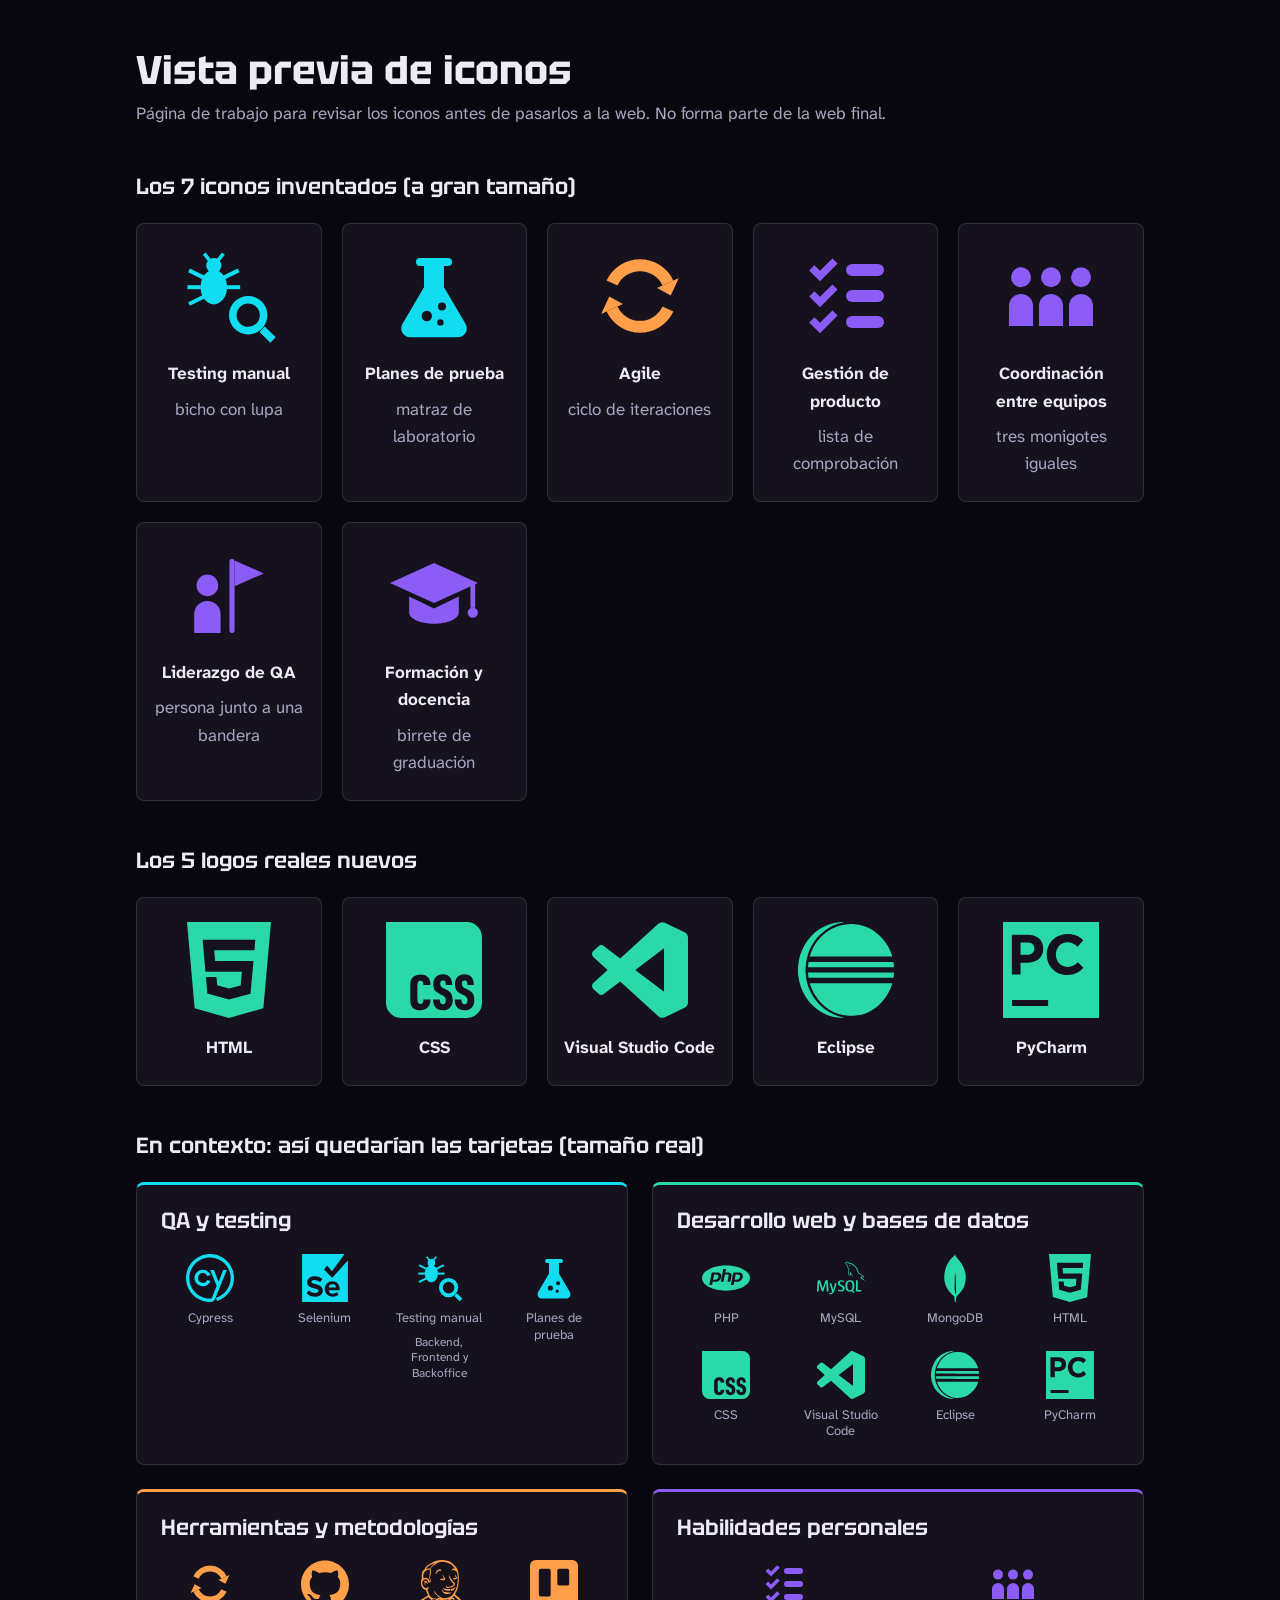
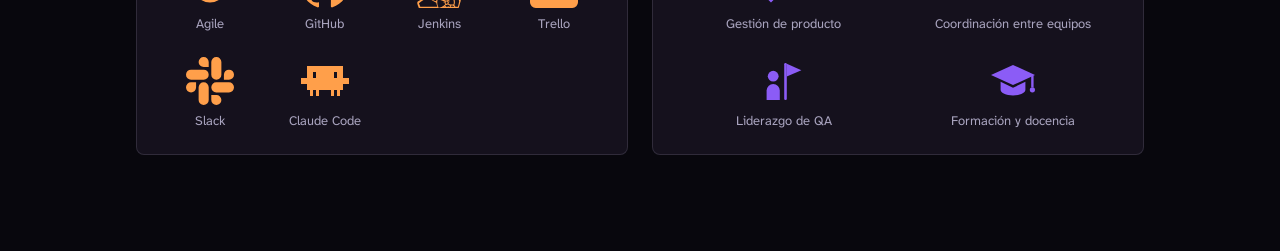
==== diseno/iconos.html @ cfe2a711 "Fase3 Scroll lateral, logos habilidades, y video mejorado" ====
<!DOCTYPE html>
<html lang="es">
<head>
  <meta charset="UTF-8">
  <meta name="viewport" content="width=device-width, initial-scale=1">
  <title>Vista previa de iconos · Portfolio Mireia</title>
  <link rel="preconnect" href="https://fonts.googleapis.com">
  <link rel="preconnect" href="https://fonts.gstatic.com" crossorigin>
  <link rel="stylesheet" href="https://fonts.googleapis.com/css2?family=Atkinson+Hyperlegible+Next:ital,wght@0,400;0,600;0,700;1,400&family=Tektur:wdth,wght@75..100,400..900&display=swap">
  <link rel="stylesheet" href="../css/styles.css">
  <link rel="stylesheet" href="iconos.css">
</head>
<body>

  <!-- Logos de tecnologías (Simple Icons, CC0; originales en images/logos/) e iconos propios (originales en images/iconos/) -->
  <svg class="sprite" aria-hidden="true" focusable="false">
    <symbol id="logo-android" viewBox="0 0 24 24"><path d="M18.4395 5.5586c-.675 1.1664-1.352 2.3318-2.0274 3.498-.0366-.0155-.0742-.0286-.1113-.043-1.8249-.6957-3.484-.8-4.42-.787-1.8551.0185-3.3544.4643-4.2597.8203-.084-.1494-1.7526-3.021-2.0215-3.4864a1.1451 1.1451 0 0 0-.1406-.1914c-.3312-.364-.9054-.4859-1.379-.203-.475.282-.7136.9361-.3886 1.5019 1.9466 3.3696-.0966-.2158 1.9473 3.3593.0172.031-.4946.2642-1.3926 1.0177C2.8987 12.176.452 14.772 0 18.9902h24c-.119-1.1108-.3686-2.099-.7461-3.0683-.7438-1.9118-1.8435-3.2928-2.7402-4.1836a12.1048 12.1048 0 0 0-2.1309-1.6875c.6594-1.122 1.312-2.2559 1.9649-3.3848.2077-.3615.1886-.7956-.0079-1.1191a1.1001 1.1001 0 0 0-.8515-.5332c-.5225-.0536-.9392.3128-1.0488.5449zm-.0391 8.461c.3944.5926.324 1.3306-.1563 1.6503-.4799.3197-1.188.0985-1.582-.4941-.3944-.5927-.324-1.3307.1563-1.6504.4727-.315 1.1812-.1086 1.582.4941zM7.207 13.5273c.4803.3197.5506 1.0577.1563 1.6504-.394.5926-1.1038.8138-1.584.4941-.48-.3197-.5503-1.0577-.1563-1.6504.4008-.6021 1.1087-.8106 1.584-.4941z"/></symbol>
    <symbol id="logo-apple" viewBox="0 0 24 24"><path d="M12.152 6.896c-.948 0-2.415-1.078-3.96-1.04-2.04.027-3.91 1.183-4.961 3.014-2.117 3.675-.546 9.103 1.519 12.09 1.013 1.454 2.208 3.09 3.792 3.039 1.52-.065 2.09-.987 3.935-.987 1.831 0 2.35.987 3.96.948 1.637-.026 2.676-1.48 3.676-2.948 1.156-1.688 1.636-3.325 1.662-3.415-.039-.013-3.182-1.221-3.22-4.857-.026-3.04 2.48-4.494 2.597-4.559-1.429-2.09-3.623-2.324-4.39-2.376-2-.156-3.675 1.09-4.61 1.09zM15.53 3.83c.843-1.012 1.4-2.427 1.245-3.83-1.207.052-2.662.805-3.532 1.818-.78.896-1.454 2.338-1.273 3.714 1.338.104 2.715-.688 3.559-1.701"/></symbol>
    <symbol id="logo-claudecode" viewBox="0 0 24 24"><path d="M21 10.5h3v3h-3v3h-1.5v3H18v-3h-1.5v3H15v-3H9v3H7.5v-3H6v3H4.5v-3H3v-3H0v-3h3v-6h18Zm-15 0h1.5v-3H6Zm10.5 0H18v-3h-1.5z"/></symbol>
    <symbol id="logo-css" viewBox="0 0 24 24"><path d="M0 0v20.16A3.84 3.84 0 0 0 3.84 24h16.32A3.84 3.84 0 0 0 24 20.16V3.84A3.84 3.84 0 0 0 20.16 0Zm14.256 13.08c1.56 0 2.28 1.08 2.304 2.64h-1.608c.024-.288-.048-.6-.144-.84-.096-.192-.288-.264-.552-.264-.456 0-.696.264-.696.84-.024.576.288.888.768 1.08.72.288 1.608.744 1.92 1.296q.432.648.432 1.656c0 1.608-.912 2.592-2.496 2.592-1.656 0-2.4-1.032-2.424-2.688h1.68c0 .792.264 1.176.792 1.176.264 0 .456-.072.552-.24.192-.312.24-1.176-.048-1.512-.312-.408-.912-.6-1.32-.816q-.828-.396-1.224-.936c-.24-.36-.36-.888-.36-1.536 0-1.44.936-2.472 2.424-2.448m5.4 0c1.584 0 2.304 1.08 2.328 2.64h-1.608c0-.288-.048-.6-.168-.84-.096-.192-.264-.264-.528-.264-.48 0-.72.264-.72.84s.288.888.792 1.08c.696.288 1.608.744 1.92 1.296.264.432.408.984.408 1.656.024 1.608-.888 2.592-2.472 2.592-1.68 0-2.424-1.056-2.448-2.688h1.68c0 .744.264 1.176.792 1.176.264 0 .456-.072.552-.24.216-.312.264-1.176-.048-1.512-.288-.408-.888-.6-1.32-.816-.552-.264-.96-.576-1.2-.936s-.36-.888-.36-1.536c-.024-1.44.912-2.472 2.4-2.448m-11.031.018c.711-.006 1.419.198 1.839.63.432.432.672 1.128.648 1.992H9.336c.024-.456-.096-.792-.432-.96-.312-.144-.768-.048-.888.24-.12.264-.192.576-.168.864v3.504c0 .744.264 1.128.768 1.128a.65.65 0 0 0 .552-.264c.168-.24.192-.552.168-.84h1.776c.096 1.632-.984 2.712-2.568 2.688-1.536 0-2.496-.864-2.472-2.472v-4.032c0-.816.24-1.44.696-1.848.432-.408 1.146-.624 1.857-.63"/></symbol>
    <symbol id="logo-cypress" viewBox="0 0 24 24"><path d="M11.998.0195c-.8642 0-1.6816.1101-2.1445.1934v.002C4.1731 1.2283 0 6.1368 0 12.0018c0 1.1265.1573 2.2328.4648 3.3028.0387.1453.0915.2993.1368.4473 1.607 4.865 6.2245 8.226 11.3925 8.2285.0651 0 .2518-.0003.502-.0118.8564-.0353 1.6228-.5734 1.9512-1.369l.4736-1.1544L20.4258 8.043H18.621l-2.3164 5.871-2.334-5.871h-1.9082l3.2734 8.0117c-.8115 1.9702-1.6252 3.9395-2.4355 5.9101-.0808.1945-.2655.3284-.4727.336-.144.005-.285.0098-.4316.0098-4.5848 0-8.6672-3.0695-9.9277-7.4649a10.3058 10.3058 0 0 1-.3985-2.8437c0-5.0887 3.6521-9.3404 8.6035-10.164.2214-.037.8885-.1446 1.7246-.1446 4.4166 0 8.269 2.732 9.7305 6.8476.0558.144.0977.293.1465.4395.299.9746.4531 1.9887.4531 3.0215 0 4.5696-2.9413 8.5326-7.3164 9.8613l.4863 1.5996c5.085-1.546 8.4995-6.1518 8.502-11.459 0-1.5491-.2983-2.8706-.6504-3.8926-.0432-.1212-.0873-.2422-.1309-.3633h-.002C21.4577 3.0954 17.0444.0195 11.998.0195ZM8.4336 7.8906c-1.1999 0-2.1747.3852-2.9805 1.1758-.8007.7856-1.205 1.7736-1.205 2.9356 0 1.1544.4068 2.1368 1.205 2.9199.8058.7906 1.7806 1.1738 2.9805 1.1738 1.705 0 3.1556-.955 3.7871-2.4883l.0332-.082-1.6289-.5547c-.168.4563-.7552 1.4883-2.1914 1.4883-.6745 0-1.2437-.2344-1.6934-.6992-.4572-.4699-.6875-1.0632-.6875-1.7578 0-.6998.2253-1.2809.6875-1.7735.4522-.4648 1.019-.7012 1.6934-.7012 1.438 0 2.0238 1.0815 2.1934 1.4883l1.627-.5527-.0333-.084c-.629-1.5358-2.082-2.4883-3.7871-2.4883Z"/></symbol>
    <symbol id="logo-eclipseide" viewBox="0 0 24 24"><path d="M11.109.024a15.58 15.58 0 00-.737.023C6.728.361 3.469 2.517 1.579 5.86A12.53 12.53 0 00.021 11.11c-.04.517-.02 1.745.035 2.208.306 2.682 1.353 5.06 3.07 6.965 1.962 2.173 4.586 3.467 7.437 3.663.42.032 1.043.04 1.02.012a2.404 2.404 0 00-.338-.074c-1.674-.33-3.388-1.13-4.777-2.232a12.344 12.344 0 01-2.45-2.636A12.387 12.387 0 011.884 12.5a12.413 12.413 0 01.56-4.274c.785-2.522 2.37-4.726 4.475-6.228A11.073 11.073 0 0111.156.122l.443-.098zm1.474.51C10.646.65 8.807 1.299 7.301 2.4 5.426 3.77 3.995 5.644 3.22 7.746c-.145.397-.282.82-.282.879 0 .012 3.828.024 10.31.024 8.463 0 10.315-.008 10.315-.036 0-.047-.153-.525-.283-.878-.153-.42-.576-1.31-.82-1.722-.4-.683-.91-1.373-1.474-1.992-1.65-1.82-3.593-2.934-5.82-3.334-.785-.141-1.8-.2-2.585-.153zM23.83 9.97c-.02 0-4.792 0-10.609.004l-10.573.008-.011.059c-.036.16-.134 1.081-.134 1.242 0 .028 1.785.032 10.746.032H24v-.075c0-.102-.07-.791-.106-1.054-.02-.16-.04-.216-.063-.216zm-10.573 2.635c-9.37-.004-10.73 0-10.742.035-.02.04.024.557.075.973.02.157.035.298.035.314 0 .027 2.137.035 10.624.035h10.624l.024-.188c.043-.326.102-.97.094-1.067l-.008-.094zm.003 2.718c-8.882 0-10.321.004-10.321.035 0 .02.054.208.12.42a11.122 11.122 0 002.072 3.741c.282.342.945 1.036 1.228 1.287 1.568 1.4 3.247 2.216 5.18 2.53.605.094.886.113 1.75.11.91 0 1.297-.032 2.023-.177 2.11-.416 3.914-1.451 5.53-3.17 1.267-1.348 2.106-2.76 2.628-4.41l.117-.366z"/></symbol>
    <symbol id="logo-github" viewBox="0 0 24 24"><path d="M12 .297c-6.63 0-12 5.373-12 12 0 5.303 3.438 9.8 8.205 11.385.6.113.82-.258.82-.577 0-.285-.01-1.04-.015-2.04-3.338.724-4.042-1.61-4.042-1.61C4.422 18.07 3.633 17.7 3.633 17.7c-1.087-.744.084-.729.084-.729 1.205.084 1.838 1.236 1.838 1.236 1.07 1.835 2.809 1.305 3.495.998.108-.776.417-1.305.76-1.605-2.665-.3-5.466-1.332-5.466-5.93 0-1.31.465-2.38 1.235-3.22-.135-.303-.54-1.523.105-3.176 0 0 1.005-.322 3.3 1.23.96-.267 1.98-.399 3-.405 1.02.006 2.04.138 3 .405 2.28-1.552 3.285-1.23 3.285-1.23.645 1.653.24 2.873.12 3.176.765.84 1.23 1.91 1.23 3.22 0 4.61-2.805 5.625-5.475 5.92.42.36.81 1.096.81 2.22 0 1.606-.015 2.896-.015 3.286 0 .315.21.69.825.57C20.565 22.092 24 17.592 24 12.297c0-6.627-5.373-12-12-12"/></symbol>
    <symbol id="logo-godotengine" viewBox="0 0 24 24"><path d="M9.5598.683c-1.096.244-2.1812.5831-3.1983 1.0951.023.8981.081 1.7582.199 2.6323-.395.253-.81.47-1.178.766-.375.288-.7581.564-1.0971.9011-.6781-.448-1.3962-.869-2.1352-1.2411C1.3532 5.6934.608 6.6186 0 7.6546c.458.7411.936 1.4352 1.4521 2.0942h.014v6.3565c.012 0 .023 0 .035.003l3.8963.376c.204.02.364.184.378.3891l.12 1.7201 3.3994.242.234-1.587c.03-.206.207-.358.415-.358h4.1114c.208 0 .385.152.415.358l.234 1.587 3.3993-.242.12-1.72a.4196.4196 0 01.378-.3891l3.8954-.376c.012 0 .023-.003.035-.003v-.5071h.002V9.7498h.014c.516-.659.994-1.3531 1.4521-2.0942-.608-1.036-1.3541-1.9611-2.1512-2.8192-.739.372-1.4571.793-2.1352 1.2411-.339-.337-.721-.613-1.096-.901-.369-.296-.7841-.5131-1.1781-.7661.117-.8741.175-1.7342.199-2.6323-1.0171-.512-2.1012-.851-3.1983-1.095-.438.736-.838 1.533-1.1871 2.3121-.414-.069-.829-.094-1.2461-.099h-.016c-.417.005-.832.03-1.2461.099-.349-.779-.749-1.576-1.1881-2.3121l.001-.001zM6.4765 9.9889c1.2971 0 2.3492 1.0511 2.3492 2.3482s-1.052 2.3482-2.3492 2.3482c-1.296 0-2.3482-1.051-2.3482-2.3482 0-1.297 1.0511-2.3482 2.3482-2.3482zm11.049 0c1.296 0 2.3482 1.0511 2.3482 2.3482s-1.0511 2.3482-2.3482 2.3482-2.3492-1.051-2.3492-2.3482c0-1.297 1.051-2.3482 2.3492-2.3482zm-10.824.9301c-.861 0-1.559.698-1.559 1.5591s.698 1.5582 1.559 1.5582c.8611 0 1.5592-.698 1.5592-1.5582 0-.86-.697-1.559-1.5591-1.559zm10.598 0c-.8611 0-1.5582.698-1.5582 1.5591s.697 1.5582 1.5581 1.5582c.8611 0 1.5592-.698 1.5592-1.5582 0-.86-.697-1.559-1.5592-1.559zm-5.2985.453c.417 0 .757.308.757.6871v2.1622c0 .379-.339.687-.757.687s-.756-.308-.756-.687V12.059c0-.379.339-.687.756-.687zM1.4601 16.9464c.002.377.006.789.006.871 0 3.7014 4.6944 5.4795 10.5269 5.5005h.014c5.8325-.02 10.5259-1.7991 10.5259-5.5004 0-.084.005-.495.007-.871l-3.5023.338-.121 1.729a.421.421 0 01-.389.3901l-4.1814.296a.4203.4203 0 01-.415-.358l-.238-1.6141h-3.3863l-.238 1.6141a.4192.4192 0 01-.4451.357l-4.1513-.296c-.208-.015-.375-.181-.389-.389l-.12-1.7292-3.5044-.337z"/></symbol>
    <symbol id="logo-html5" viewBox="0 0 24 24"><path d="M1.5 0h21l-1.91 21.563L11.977 24l-8.564-2.438L1.5 0zm7.031 9.75l-.232-2.718 10.059.003.23-2.622L5.412 4.41l.698 8.01h9.126l-.326 3.426-2.91.804-2.955-.81-.188-2.11H6.248l.33 4.171L12 19.351l5.379-1.443.744-8.157H8.531z"/></symbol>
    <symbol id="logo-jenkins" viewBox="0 0 24 24"><path d="M2.872 24h-.975a3.866 3.866 0 01-.07-.197c-.215-.666-.594-1.49-.692-2.154-.146-.984.78-1.039 1.374-1.465.915-.66 1.635-1.025 2.627-1.62.295-.179 1.182-.624 1.281-.829.201-.408-.345-.982-.49-1.3-.225-.507-.345-.937-.376-1.435-.824-.13-1.455-.627-1.844-1.185-.63-.925-1.066-2.635-.525-3.936.045-.103.254-.305.285-.463.06-.308-.105-.72-.12-1.048-.06-1.692.284-3.15 1.425-3.66.463-1.84 2.113-2.453 3.673-3.367.58-.342 1.224-.562 1.89-.807 2.372-.877 6.027-.712 7.994.783.836.633 2.176 1.97 2.656 2.939 1.262 2.555 1.17 6.825.287 9.934-.12.421-.29 1.032-.533 1.533-.168.35-.689 1.05-.625 1.36.064.314 1.19 1.17 1.432 1.395.434.422 1.26.975 1.324 1.5.07.557-.248 1.336-.41 1.875-.217.721-.436 1.441-.654 2.131H2.87zm11.104-3.54c-.545-.3-1.361-.622-2.065-.757-.87-.164-.78 1.188-.75 1.994.03.643.36 1.316.51 1.744.076.197.09.41.256.449.3.068 1.29-.326 1.575-.479.6-.328 1.064-.844 1.574-1.189.016-.17.016-.34.03-.508a2.648 2.648 0 00-1.095-.277c.314-.15.75-.15 1.035-.332l.016-.193c-.496-.03-.69-.254-1.021-.436zm7.454 2.935a17.78 17.78 0 00.465-1.752c.06-.287.215-.918.178-1.176-.059-.459-.684-.799-1.004-1.086-.584-.525-.95-.975-1.56-1.469-.249.375-.78.615-.983.914 1.447-.689 1.71 2.625 1.141 3.69.09.329.391.45.514.735l-.086.166h1.29c.013 0 .03 0 .044.014zm-6.634-.012c-.05-.074-.1-.135-.15-.209l-.301.195h.45zm2.77 0c.008-.209.018-.404.03-.598-.53.029-.825-.48-1.196-.527-.324-.045-.6.361-1.02.195-.095.105-.183.227-.284.316.154.18.295.375.424.584h.815c.014-.164.135-.285.3-.285.165 0 .284.121.284.27h.66zm2.116 0c-.314-.479-.947-.898-1.68-.555l-.03.541h1.71zm-8.51 0l-.104-.344c-.225-.72-.36-1.26-.405-1.68-.914-.436-1.875-.87-2.654-1.426-.15-.105-1.109-1.35-1.23-1.305-1.739.676-3.359 1.86-4.814 2.984.256.557.48 1.141.69 1.74h8.505zm8.265-2.113c-.029-.512-.164-1.56-.48-1.74-.66-.39-1.846.78-2.34.943.045.15.135.271.15.48.285-.074.645-.029.898.092-.299.03-.629.03-.824.164-.074.195.016.48-.029.764.69.197 1.5.303 2.385.332.164-.227.225-.645.211-1.082zm-4.08-.36c-.044.375.046.51.12.943 1.26.391 1.034-1.74-.135-.959zM8.76 19.5c-.45.457 1.27 1.082 1.814 1.115 0-.29.165-.564.135-.77-.65-.118-1.502-.042-1.945-.347zm5.565.215c0 .043-.061.03-.068.064.58.451 1.014.545 1.802.51.354-.262.67-.563 1.043-.807-.855.074-1.931.607-2.774.23zm3.42-17.726c-1.606-.906-4.35-1.591-6.076-.731-1.38.692-3.27 1.84-3.899 3.292.6 1.402-.166 2.686-.226 4.109-.018.757.36 1.42.391 2.242-.2.338-.825.38-1.26.356-.146-.729-.4-1.549-1.155-1.63-1.064-.116-1.845.764-1.89 1.683-.06 1.08.833 2.864 2.085 2.745.488-.046.608-.54 1.139-.54.285.57-.445.75-.523 1.154-.016.105.06.511.104.705.233.944.744 2.16 1.245 2.88.635.9 1.884 1.051 3.229 1.141.24-.525 1.125-.48 1.706-.346-.691-.27-1.336-.945-1.875-1.529-.615-.676-1.23-1.41-1.261-2.28 1.155 1.604 2.1 3 4.2 3.704 1.59.525 3.45-.254 4.664-1.109.51-.359.811-.93 1.17-1.439 1.35-1.936 1.98-4.71 1.846-7.394-.06-1.111-.06-2.221-.436-2.955-.389-.781-1.695-1.471-2.475-.781-.15-.764.63-1.23 1.545-.96-.66-.854-1.336-1.858-2.266-2.384zM13.58 14.896c.615 1.544 2.724 1.363 4.505 1.323-.084.194-.256.435-.465.515-.57.232-2.145.408-2.937-.012-.506-.27-.824-.873-1.102-1.227-.137-.172-.795-.608-.012-.609zm.164-.87c.893.464 2.52.517 3.731.48.066.267.066.593.068.913-1.55.08-3.386-.304-3.794-1.395h-.005zm6.675-.586c-.473.9-1.145 1.897-2.539 1.928-.023-.284-.045-.735 0-.904 1.064-.103 1.727-.646 2.543-1.017zm-.649-.667c-1.02.66-2.154 1.375-3.824 1.21-.351-.31-.485-1-.14-1.458.181.313.06.885.57.97.944.165 2.038-.579 2.73-.84.42-.713-.046-.976-.42-1.433-.782-.93-1.83-2.1-1.802-3.51.314-.224.346.346.391.45.404.96 1.424 2.175 2.174 3 .18.21.48.39.51.524.092.39-.254.854-.209 1.11zm-13.439-.675c-.314-.184-.393-.99-.768-1.01-.535-.03-.438 1.05-.436 1.68-.37-.33-.435-1.365-.164-1.89-.308-.15-.445.164-.618.284.22-1.59 2.34-.734 1.99.96zM4.713 5.995c-.685.756-.54 2.174-.459 3.188 1.244-.785 2.898.06 2.883 1.394.595-.016.223-.744.115-1.215-.353-1.528.592-3.187.041-4.59-1.064.084-1.939.52-2.578 1.215zm9.12 1.113c.307.562.404 1.148.84 1.57.195.19.574.424.387.95-.045.121-.365.391-.551.45-.674.195-2.254.03-1.721-.81.563.015 1.314.36 1.732-.045-.314-.524-.885-1.53-.674-2.13zm6.198-.013h.068c.33.668.6 1.375 1.004 1.965-.27.628-2.053 1.19-2.023.057.39-.17 1.05-.035 1.395-.25-.193-.556-.48-1.006-.434-1.771zm-6.927-1.617c-1.422-.33-2.131.592-2.56 1.553-.384-.094-.231-.615-.135-.883.255-.701 1.28-1.633 2.119-1.506.359.057.848.386.576.834zM9.642 1.593c-1.56.44-3.56 1.574-4.2 2.974.495-.07.84-.321 1.33-.351.186-.016.428.074.641.015.424-.104.78-1.065 1.102-1.41.31-.345.685-.496.94-.81.167-.09.409-.074.42-.33-.073-.075-.15-.135-.232-.105v.017z"/></symbol>
    <symbol id="logo-linux" viewBox="0 0 24 24"><path d="M12.504 0c-.155 0-.315.008-.48.021-4.226.333-3.105 4.807-3.17 6.298-.076 1.092-.3 1.953-1.05 3.02-.885 1.051-2.127 2.75-2.716 4.521-.278.832-.41 1.684-.287 2.489a.424.424 0 00-.11.135c-.26.268-.45.6-.663.839-.199.199-.485.267-.797.4-.313.136-.658.269-.864.68-.09.189-.136.394-.132.602 0 .199.027.4.055.536.058.399.116.728.04.97-.249.68-.28 1.145-.106 1.484.174.334.535.47.94.601.81.2 1.91.135 2.774.6.926.466 1.866.67 2.616.47.526-.116.97-.464 1.208-.946.587-.003 1.23-.269 2.26-.334.699-.058 1.574.267 2.577.2.025.134.063.198.114.333l.003.003c.391.778 1.113 1.132 1.884 1.071.771-.06 1.592-.536 2.257-1.306.631-.765 1.683-1.084 2.378-1.503.348-.199.629-.469.649-.853.023-.4-.2-.811-.714-1.376v-.097l-.003-.003c-.17-.2-.25-.535-.338-.926-.085-.401-.182-.786-.492-1.046h-.003c-.059-.054-.123-.067-.188-.135a.357.357 0 00-.19-.064c.431-1.278.264-2.55-.173-3.694-.533-1.41-1.465-2.638-2.175-3.483-.796-1.005-1.576-1.957-1.56-3.368.026-2.152.236-6.133-3.544-6.139zm.529 3.405h.013c.213 0 .396.062.584.198.19.135.33.332.438.533.105.259.158.459.166.724 0-.02.006-.04.006-.06v.105a.086.086 0 01-.004-.021l-.004-.024a1.807 1.807 0 01-.15.706.953.953 0 01-.213.335.71.71 0 00-.088-.042c-.104-.045-.198-.064-.284-.133a1.312 1.312 0 00-.22-.066c.05-.06.146-.133.183-.198.053-.128.082-.264.088-.402v-.02a1.21 1.21 0 00-.061-.4c-.045-.134-.101-.2-.183-.333-.084-.066-.167-.132-.267-.132h-.016c-.093 0-.176.03-.262.132a.8.8 0 00-.205.334 1.18 1.18 0 00-.09.4v.019c.002.089.008.179.02.267-.193-.067-.438-.135-.607-.202a1.635 1.635 0 01-.018-.2v-.02a1.772 1.772 0 01.15-.768c.082-.22.232-.406.43-.533a.985.985 0 01.594-.2zm-2.962.059h.036c.142 0 .27.048.399.135.146.129.264.288.344.465.09.199.14.4.153.667v.004c.007.134.006.2-.002.266v.08c-.03.007-.056.018-.083.024-.152.055-.274.135-.393.2.012-.09.013-.18.003-.267v-.015c-.012-.133-.04-.2-.082-.333a.613.613 0 00-.166-.267.248.248 0 00-.183-.064h-.021c-.071.006-.13.04-.186.132a.552.552 0 00-.12.27.944.944 0 00-.023.33v.015c.012.135.037.2.08.334.046.134.098.2.166.268.01.009.02.018.034.024-.07.057-.117.07-.176.136a.304.304 0 01-.131.068 2.62 2.62 0 01-.275-.402 1.772 1.772 0 01-.155-.667 1.759 1.759 0 01.08-.668 1.43 1.43 0 01.283-.535c.128-.133.26-.2.418-.2zm1.37 1.706c.332 0 .733.065 1.216.399.293.2.523.269 1.052.468h.003c.255.136.405.266.478.399v-.131a.571.571 0 01.016.47c-.123.31-.516.643-1.063.842v.002c-.268.135-.501.333-.775.465-.276.135-.588.292-1.012.267a1.139 1.139 0 01-.448-.067 3.566 3.566 0 01-.322-.198c-.195-.135-.363-.332-.612-.465v-.005h-.005c-.4-.246-.616-.512-.686-.71-.07-.268-.005-.47.193-.6.224-.135.38-.271.483-.336.104-.074.143-.102.176-.131h.002v-.003c.169-.202.436-.47.839-.601.139-.036.294-.065.466-.065zm2.8 2.142c.358 1.417 1.196 3.475 1.735 4.473.286.534.855 1.659 1.102 3.024.156-.005.33.018.513.064.646-1.671-.546-3.467-1.089-3.966-.22-.2-.232-.335-.123-.335.59.534 1.365 1.572 1.646 2.757.13.535.16 1.104.021 1.67.067.028.135.06.205.067 1.032.534 1.413.938 1.23 1.537v-.043c-.06-.003-.12 0-.18 0h-.016c.151-.467-.182-.825-1.065-1.224-.915-.4-1.646-.336-1.77.465-.008.043-.013.066-.018.135-.068.023-.139.053-.209.064-.43.268-.662.669-.793 1.187-.13.533-.17 1.156-.205 1.869v.003c-.02.334-.17.838-.319 1.35-1.5 1.072-3.58 1.538-5.348.334a2.645 2.645 0 00-.402-.533 1.45 1.45 0 00-.275-.333c.182 0 .338-.03.465-.067a.615.615 0 00.314-.334c.108-.267 0-.697-.345-1.163-.345-.467-.931-.995-1.788-1.521-.63-.4-.986-.87-1.15-1.396-.165-.534-.143-1.085-.015-1.645.245-1.07.873-2.11 1.274-2.763.107-.065.037.135-.408.974-.396.751-1.14 2.497-.122 3.854a8.123 8.123 0 01.647-2.876c.564-1.278 1.743-3.504 1.836-5.268.048.036.217.135.289.202.218.133.38.333.59.465.21.201.477.335.876.335.039.003.075.006.11.006.412 0 .73-.134.997-.268.29-.134.52-.334.74-.4h.005c.467-.135.835-.402 1.044-.7zm2.185 8.958c.037.6.343 1.245.882 1.377.588.134 1.434-.333 1.791-.765l.211-.01c.315-.007.577.01.847.268l.003.003c.208.199.305.53.391.876.085.4.154.78.409 1.066.486.527.645.906.636 1.14l.003-.007v.018l-.003-.012c-.015.262-.185.396-.498.595-.63.401-1.746.712-2.457 1.57-.618.737-1.37 1.14-2.036 1.191-.664.053-1.237-.2-1.574-.898l-.005-.003c-.21-.4-.12-1.025.056-1.69.176-.668.428-1.344.463-1.897.037-.714.076-1.335.195-1.814.12-.465.308-.797.641-.984l.045-.022zm-10.814.049h.01c.053 0 .105.005.157.014.376.055.706.333 1.023.752l.91 1.664.003.003c.243.533.754 1.064 1.189 1.637.434.598.77 1.131.729 1.57v.006c-.057.744-.48 1.148-1.125 1.294-.645.135-1.52.002-2.395-.464-.968-.536-2.118-.469-2.857-.602-.369-.066-.61-.2-.723-.4-.11-.2-.113-.602.123-1.23v-.004l.002-.003c.117-.334.03-.752-.027-1.118-.055-.401-.083-.71.043-.94.16-.334.396-.4.69-.533.294-.135.64-.202.915-.47h.002v-.002c.256-.268.445-.601.668-.838.19-.201.38-.336.663-.336zm7.159-9.074c-.435.201-.945.535-1.488.535-.542 0-.97-.267-1.28-.466-.154-.134-.28-.268-.373-.335-.164-.134-.144-.333-.074-.333.109.016.129.134.199.2.096.066.215.2.36.333.292.2.68.467 1.167.467.485 0 1.053-.267 1.398-.466.195-.135.445-.334.648-.467.156-.136.149-.267.279-.267.128.016.034.134-.147.332a8.097 8.097 0 01-.69.468zm-1.082-1.583V5.64c-.006-.02.013-.042.029-.05.074-.043.18-.027.26.004.063 0 .16.067.15.135-.006.049-.085.066-.135.066-.055 0-.092-.043-.141-.068-.052-.018-.146-.008-.163-.065zm-.551 0c-.02.058-.113.049-.166.066-.047.025-.086.068-.14.068-.05 0-.13-.02-.136-.068-.01-.066.088-.133.15-.133.08-.031.184-.047.259-.005.019.009.036.03.03.05v.02h.003z"/></symbol>
    <symbol id="logo-mongodb" viewBox="0 0 24 24"><path d="M17.193 9.555c-1.264-5.58-4.252-7.414-4.573-8.115-.28-.394-.53-.954-.735-1.44-.036.495-.055.685-.523 1.184-.723.566-4.438 3.682-4.74 10.02-.282 5.912 4.27 9.435 4.888 9.884l.07.05A73.49 73.49 0 0111.91 24h.481c.114-1.032.284-2.056.51-3.07.417-.296.604-.463.85-.693a11.342 11.342 0 003.639-8.464c.01-.814-.103-1.662-.197-2.218zm-5.336 8.195s0-8.291.275-8.29c.213 0 .49 10.695.49 10.695-.381-.045-.765-1.76-.765-2.405z"/></symbol>
    <symbol id="logo-mysql" viewBox="0 0 24 24"><path d="M16.405 5.501c-.115 0-.193.014-.274.033v.013h.014c.054.104.146.18.214.273.054.107.1.214.154.32l.014-.015c.094-.066.14-.172.14-.333-.04-.047-.046-.094-.08-.14-.04-.067-.126-.1-.18-.153zM5.77 18.695h-.927a50.854 50.854 0 00-.27-4.41h-.008l-1.41 4.41H2.45l-1.4-4.41h-.01a72.892 72.892 0 00-.195 4.41H0c.055-1.966.192-3.81.41-5.53h1.15l1.335 4.064h.008l1.347-4.064h1.095c.242 2.015.384 3.86.428 5.53zm4.017-4.08c-.378 2.045-.876 3.533-1.492 4.46-.482.716-1.01 1.073-1.583 1.073-.153 0-.34-.046-.566-.138v-.494c.11.017.24.026.386.026.268 0 .483-.075.647-.222.197-.18.295-.382.295-.605 0-.155-.077-.47-.23-.944L6.23 14.615h.91l.727 2.36c.164.536.233.91.205 1.123.4-1.064.678-2.227.835-3.483zm12.325 4.08h-2.63v-5.53h.885v4.85h1.745zm-3.32.135l-1.016-.5c.09-.076.177-.158.255-.25.433-.506.648-1.258.648-2.253 0-1.83-.718-2.746-2.155-2.746-.704 0-1.254.232-1.65.697-.43.508-.646 1.256-.646 2.245 0 .972.19 1.686.574 2.14.35.41.877.615 1.583.615.264 0 .506-.033.725-.098l1.325.772.36-.622zM15.5 17.588c-.225-.36-.337-.94-.337-1.736 0-1.393.424-2.09 1.27-2.09.443 0 .77.167.977.5.224.362.336.936.336 1.723 0 1.404-.424 2.108-1.27 2.108-.445 0-.77-.167-.978-.5zm-1.658-.425c0 .47-.172.856-.516 1.156-.344.3-.803.45-1.384.45-.543 0-1.064-.172-1.573-.515l.237-.476c.438.22.833.328 1.19.328.332 0 .593-.073.783-.22a.754.754 0 00.3-.615c0-.33-.23-.61-.648-.845-.388-.213-1.163-.657-1.163-.657-.422-.307-.632-.636-.632-1.177 0-.45.157-.81.47-1.085.315-.278.72-.415 1.22-.415.512 0 .98.136 1.4.41l-.213.476a2.726 2.726 0 00-1.064-.23c-.283 0-.502.068-.654.206a.685.685 0 00-.248.524c0 .328.234.61.666.85.393.215 1.187.67 1.187.67.433.305.648.63.648 1.168zm9.382-5.852c-.535-.014-.95.04-1.297.188-.1.04-.26.04-.274.167.055.053.063.14.11.214.08.134.218.313.346.407.14.11.28.216.427.31.26.16.555.255.81.416.145.094.293.213.44.313.073.05.12.14.214.172v-.02c-.046-.06-.06-.147-.105-.214-.067-.067-.134-.127-.2-.193a3.223 3.223 0 00-.695-.675c-.214-.146-.682-.35-.77-.595l-.013-.014c.146-.013.32-.066.46-.106.227-.06.435-.047.67-.106.106-.027.213-.06.32-.094v-.06c-.12-.12-.21-.283-.334-.395a8.867 8.867 0 00-1.104-.823c-.21-.134-.476-.22-.697-.334-.08-.04-.214-.06-.26-.127-.12-.146-.19-.34-.275-.514a17.69 17.69 0 01-.547-1.163c-.12-.262-.193-.523-.34-.763-.69-1.137-1.437-1.826-2.586-2.5-.247-.14-.543-.2-.856-.274-.167-.008-.334-.02-.5-.027-.11-.047-.216-.174-.31-.235-.38-.24-1.364-.76-1.644-.072-.18.434.267.862.422 1.082.115.153.26.328.34.5.047.116.06.235.107.356.106.294.207.622.347.897.073.14.153.287.247.413.054.073.146.107.167.227-.094.136-.1.334-.154.5-.24.757-.146 1.693.194 2.25.107.166.362.534.703.393.3-.12.234-.5.32-.835.02-.08.007-.133.048-.187v.015c.094.188.188.367.274.555.206.328.566.668.867.895.16.12.287.328.487.402v-.02h-.015c-.043-.058-.1-.086-.154-.133a3.445 3.445 0 01-.35-.4 8.76 8.76 0 01-.747-1.218c-.11-.21-.202-.436-.29-.643-.04-.08-.04-.2-.107-.24-.1.146-.247.273-.32.453-.127.288-.14.642-.188 1.01-.027.007-.014 0-.027.014-.214-.052-.287-.274-.367-.46-.2-.475-.233-1.238-.06-1.785.047-.14.247-.582.167-.716-.042-.127-.174-.2-.247-.303a2.478 2.478 0 01-.24-.427c-.16-.374-.24-.788-.414-1.162-.08-.173-.22-.354-.334-.513-.127-.18-.267-.307-.368-.52-.033-.073-.08-.194-.027-.274.014-.054.042-.075.094-.09.088-.072.335.022.422.062.247.1.455.194.662.334.094.066.195.193.315.226h.14c.214.047.455.014.655.073.355.114.675.28.962.46a5.953 5.953 0 012.085 2.286c.08.154.115.295.188.455.14.33.313.663.455.982.14.315.275.636.476.897.1.14.502.213.682.286.133.06.34.115.46.188.23.14.454.3.67.454.11.076.443.243.463.378z"/></symbol>
    <symbol id="logo-php" viewBox="0 0 24 24"><path d="M7.01 10.207h-.944l-.515 2.648h.838c.556 0 .97-.105 1.242-.314.272-.21.455-.559.55-1.049.092-.47.05-.802-.124-.995-.175-.193-.523-.29-1.047-.29zM12 5.688C5.373 5.688 0 8.514 0 12s5.373 6.313 12 6.313S24 15.486 24 12c0-3.486-5.373-6.312-12-6.312zm-3.26 7.451c-.261.25-.575.438-.917.551-.336.108-.765.164-1.285.164H5.357l-.327 1.681H3.652l1.23-6.326h2.65c.797 0 1.378.209 1.744.628.366.418.476 1.002.33 1.752a2.836 2.836 0 0 1-.305.847c-.143.255-.33.49-.561.703zm4.024.715l.543-2.799c.063-.318.039-.536-.068-.651-.107-.116-.336-.174-.687-.174H11.46l-.704 3.625H9.388l1.23-6.327h1.367l-.327 1.682h1.218c.767 0 1.295.134 1.586.401s.378.7.263 1.299l-.572 2.944h-1.389zm7.597-2.265a2.782 2.782 0 0 1-.305.847c-.143.255-.33.49-.561.703a2.44 2.44 0 0 1-.917.551c-.336.108-.765.164-1.286.164h-1.18l-.327 1.682h-1.378l1.23-6.326h2.649c.797 0 1.378.209 1.744.628.366.417.477 1.001.331 1.751zM17.766 10.207h-.943l-.516 2.648h.838c.557 0 .971-.105 1.242-.314.272-.21.455-.559.551-1.049.092-.47.049-.802-.125-.995s-.524-.29-1.047-.29z"/></symbol>
    <symbol id="logo-pycharm" viewBox="0 0 24 24"><path d="M7.833 6.666v-.055c0-1-.667-1.5-1.778-1.5H4.389v3.055h1.723c1.111 0 1.721-.666 1.721-1.5zM0 0v24h24V0H0zm2.223 3.167h4c2.389 0 3.833 1.389 3.833 3.445v.055c0 2.278-1.778 3.5-4.001 3.5H4.389v2.945H2.223V3.167zM11.277 21h-9v-1.5h9V21zm4.779-7.777c-2.944.055-5.111-2.223-5.111-5.057C10.944 5.333 13.056 3 16.111 3c1.889 0 3 .611 3.944 1.556l-1.389 1.61c-.778-.722-1.556-1.111-2.556-1.111-1.658 0-2.873 1.375-2.887 3.084.014 1.709 1.174 3.083 2.887 3.083 1.111 0 1.833-.445 2.61-1.167l1.39 1.389c-.999 1.112-2.166 1.779-4.054 1.779z"/></symbol>
    <symbol id="logo-selenium" viewBox="0 0 24 24"><path d="M23.174 3.468l-7.416 8.322a.228.228 0 0 1-.33 0l-3.786-3.9a.228.228 0 0 1 0-.282L12.872 6a.228.228 0 0 1 .366 0l2.106 2.346a.228.228 0 0 0 .342 0l5.94-8.094A.162.162 0 0 0 21.5 0H.716a.174.174 0 0 0-.174.174v23.652A.174.174 0 0 0 .716 24h22.566a.174.174 0 0 0 .174-.174V3.6a.162.162 0 0 0-.282-.132zM6.932 21.366a5.706 5.706 0 0 1-4.05-1.44.222.222 0 0 1 0-.288l.882-1.236a.222.222 0 0 1 .33-.036 4.338 4.338 0 0 0 2.964 1.158c1.158 0 1.722-.534 1.722-1.098 0-1.752-5.7-.552-5.7-4.278 0-1.65 1.428-3 3.756-3a5.568 5.568 0 0 1 3.708 1.242.222.222 0 0 1 0 .3l-.906 1.2a.222.222 0 0 1-.318.036 4.29 4.29 0 0 0-2.706-.936c-.906 0-1.41.402-1.41.996 0 1.572 5.688.522 5.688 4.2.006 1.812-1.284 3.18-3.96 3.18zm12.438-3.432a.192.192 0 0 1-.192.192h-5.202a.06.06 0 0 0-.06.066 1.986 1.986 0 0 0 2.106 1.638 3.264 3.264 0 0 0 1.8-.6.192.192 0 0 1 .276.042l.636.93a.198.198 0 0 1-.042.264 4.71 4.71 0 0 1-2.892.9 3.726 3.726 0 0 1-3.93-3.87 3.744 3.744 0 0 1 3.81-3.852c2.196 0 3.684 1.644 3.684 4.05zm-3.684-2.748a1.758 1.758 0 0 0-1.8 1.56.06.06 0 0 0 .06.066h3.492a.06.06 0 0 0 .06-.066 1.698 1.698 0 0 0-1.812-1.56Z"/></symbol>
    <symbol id="logo-slack" viewBox="0 0 24 24"><path d="M5.042 15.165a2.528 2.528 0 0 1-2.52 2.523A2.528 2.528 0 0 1 0 15.165a2.527 2.527 0 0 1 2.522-2.52h2.52v2.52zM6.313 15.165a2.527 2.527 0 0 1 2.521-2.52 2.527 2.527 0 0 1 2.521 2.52v6.313A2.528 2.528 0 0 1 8.834 24a2.528 2.528 0 0 1-2.521-2.522v-6.313zM8.834 5.042a2.528 2.528 0 0 1-2.521-2.52A2.528 2.528 0 0 1 8.834 0a2.528 2.528 0 0 1 2.521 2.522v2.52H8.834zM8.834 6.313a2.528 2.528 0 0 1 2.521 2.521 2.528 2.528 0 0 1-2.521 2.521H2.522A2.528 2.528 0 0 1 0 8.834a2.528 2.528 0 0 1 2.522-2.521h6.312zM18.956 8.834a2.528 2.528 0 0 1 2.522-2.521A2.528 2.528 0 0 1 24 8.834a2.528 2.528 0 0 1-2.522 2.521h-2.522V8.834zM17.688 8.834a2.528 2.528 0 0 1-2.523 2.521 2.527 2.527 0 0 1-2.52-2.521V2.522A2.527 2.527 0 0 1 15.165 0a2.528 2.528 0 0 1 2.523 2.522v6.312zM15.165 18.956a2.528 2.528 0 0 1 2.523 2.522A2.528 2.528 0 0 1 15.165 24a2.527 2.527 0 0 1-2.52-2.522v-2.522h2.52zM15.165 17.688a2.527 2.527 0 0 1-2.52-2.523 2.526 2.526 0 0 1 2.52-2.52h6.313A2.527 2.527 0 0 1 24 15.165a2.528 2.528 0 0 1-2.522 2.523h-6.313z"/></symbol>
    <symbol id="logo-trello" viewBox="0 0 24 24"><path d="M21.147 0H2.853A2.86 2.86 0 000 2.853v18.294A2.86 2.86 0 002.853 24h18.294A2.86 2.86 0 0024 21.147V2.853A2.86 2.86 0 0021.147 0zM10.34 17.287a.953.953 0 01-.953.953h-4a.954.954 0 01-.954-.953V5.38a.953.953 0 01.954-.953h4a.954.954 0 01.953.953zm9.233-5.467a.944.944 0 01-.953.947h-4a.947.947 0 01-.953-.947V5.38a.953.953 0 01.953-.953h4a.954.954 0 01.953.953z"/></symbol>
    <symbol id="logo-unity" viewBox="0 0 24 24"><path d="m12.9288 4.2939 3.7997 2.1929c.1366.077.1415.2905 0 .3675l-4.515 2.6076a.4192.4192 0 0 1-.4246 0L7.274 6.8543c-.139-.0745-.1415-.293 0-.3675l3.7972-2.193V0L1.3758 5.5977V16.793l3.7177-2.1456v-4.3858c-.0025-.1565.1813-.2682.318-.1838l4.5148 2.6076a.4252.4252 0 0 1 .2136.3676v5.2127c.0025.1565-.1813.2682-.3179.1838l-3.7996-2.1929-3.7178 2.1457L12 24l9.6954-5.5977-3.7178-2.1457-3.7996 2.1929c-.1341.082-.3229-.0248-.3179-.1838V13.053c0-.1565.087-.2956.2136-.3676l4.5149-2.6076c.134-.082.3228.0224.3179.1838v4.3858l3.7177 2.1456V5.5977L12.9288 0Z"/></symbol>
    <symbol id="logo-unrealengine" viewBox="0 0 24 24"><path d="M12 0a12 12 0 1012 12A12 12 0 0012 0zm0 23.52A11.52 11.52 0 1123.52 12 11.52 11.52 0 0112 23.52zm7.13-9.791c-.206.997-1.126 3.557-4.06 4.942l-1.179-1.325-1.988 2a7.338 7.338 0 01-5.804-2.978 2.859 2.859 0 00.65.123c.326.006.678-.114.678-.66v-5.394a.89.89 0 00-1.116-.89c-.92.212-1.656 2.509-1.656 2.509a7.304 7.304 0 012.528-5.597 7.408 7.408 0 013.73-1.721c-1.006.573-1.57 1.507-1.57 2.29 0 1.262.76 1.109.984.923v7.28a1.157 1.157 0 00.148.256 1.075 1.075 0 00.88.445c.76 0 1.747-.868 1.747-.868V9.172c0-.6-.452-1.324-.905-1.572 0 0 .838-.149 1.484.346a5.537 5.537 0 01.387-.425c1.508-1.48 2.929-1.902 4.112-2.112 0 0-2.151 1.69-2.151 3.96 0 1.687.043 5.801.043 5.801.799.771 1.986-.342 3.059-1.441Z"/></symbol>
    <symbol id="logo-visualstudiocode" viewBox="0 0 24 24"><path d="M23.15 2.587L18.21.21a1.494 1.494 0 0 0-1.705.29l-9.46 8.63-4.12-3.128a.999.999 0 0 0-1.276.057L.327 7.261A1 1 0 0 0 .326 8.74L3.899 12 .326 15.26a1 1 0 0 0 .001 1.479L1.65 17.94a.999.999 0 0 0 1.276.057l4.12-3.128 9.46 8.63a1.492 1.492 0 0 0 1.704.29l4.942-2.377A1.5 1.5 0 0 0 24 20.06V3.939a1.5 1.5 0 0 0-.85-1.352zm-5.146 14.861L10.826 12l7.178-5.448v10.896z"/></symbol>
    <symbol id="logo-windows" viewBox="0 0 24 24"><path d="M0,0H11.377V11.372H0ZM12.623,0H24V11.372H12.623ZM0,12.623H11.377V24H0Zm12.623,0H24V24H12.623"/></symbol>
    <symbol id="icono-bug" viewBox="0 0 24 24"><path d="M4.9 9.8a3.3 4.3 0 1 0 6.6 0a3.3 4.3 0 1 0 -6.6 0z"/><path d="M6.3 4.4a1.9 1.9 0 1 0 3.8 0a1.9 1.9 0 1 0 -3.8 0z"/><path d="M7.75 3.12L6.15 1.12L5.45 1.68L7.05 3.68z"/><path d="M9.35 3.68L10.95 1.68L10.25 1.12L8.65 3.12z"/><path d="M5.92 6.95L2.22 5.15L1.78 6.05L5.48 7.85z"/><path d="M4.95 9.3L1.6 9.3L1.6 10.3L4.95 10.3z"/><path d="M5.48 11.75L1.78 13.55L2.22 14.45L5.92 12.65z"/><path d="M10.92 7.85L14.62 6.05L14.18 5.15L10.48 6.95z"/><path d="M11.45 10.3L14.8 10.3L14.8 9.3L11.45 9.3z"/><path fill-rule="evenodd" d="M12 16.8a4.8 4.8 0 1 0 9.6 0a4.8 4.8 0 1 0 -9.6 0zM13.9 16.8a2.9 2.9 0 1 0 5.8 0a2.9 2.9 0 1 0 -5.8 0z"/><path d="M19.63 20.97L22.33 23.67L23.67 22.33L20.97 19.63z"/></symbol>
    <symbol id="icono-ciclo" viewBox="0 0 24 24"><path d="M3.66 8.11A9.2 9.2 0 0 1 20.34 8.11L17.62 9.38A6.2 6.2 0 0 0 6.38 9.38z"/><path d="M16.26 10.01L21.7 7.48L19.7 11.87z"/><path d="M20.34 15.89A9.2 9.2 0 0 1 3.66 15.89L6.38 14.62A6.2 6.2 0 0 0 17.62 14.62z"/><path d="M7.74 13.99L2.3 16.52L4.3 12.13z"/></symbol>
    <symbol id="icono-docencia" viewBox="0 0 24 24"><path d="M12 4L23 9L12 14L1 9z"/><path d="M5.8 12.4L12 15.4L18.2 12.4V16.4C18.2 18 15.4 19.2 12 19.2C8.6 19.2 5.8 18 5.8 16.4z"/><path d="M21.1 9.2L21.1 15.2L22.3 15.2L22.3 9.2z"/><path d="M20.4 16.4a1.3 1.3 0 1 0 2.6 0a1.3 1.3 0 1 0 -2.6 0z"/></symbol>
    <symbol id="icono-equipo" viewBox="0 0 24 24"><path d="M2 7.3a2.5 2.5 0 1 0 5 0a2.5 2.5 0 1 0 -5 0z"/><path d="M1.5 19.5V14.5a3 3 0 0 1 6 0V19.5z"/><path d="M9.5 7.3a2.5 2.5 0 1 0 5 0a2.5 2.5 0 1 0 -5 0z"/><path d="M9 19.5V14.5a3 3 0 0 1 6 0V19.5z"/><path d="M17 7.3a2.5 2.5 0 1 0 5 0a2.5 2.5 0 1 0 -5 0z"/><path d="M16.5 19.5V14.5a3 3 0 0 1 6 0V19.5z"/></symbol>
    <symbol id="icono-liderazgo" viewBox="0 0 24 24"><path d="M3.9 9.6a2.7 2.7 0 1 0 5.4 0a2.7 2.7 0 1 0 -5.4 0z"/><path d="M3.3 21.5V16.8a3.3 3.3 0 0 1 6.6 0V21.5z"/><path d="M12.7 3H12.8a0.6 0.6 0 0 1 0.6 0.6V20.9a0.6 0.6 0 0 1 -0.6 0.6H12.7a0.6 0.6 0 0 1 -0.6 -0.6V3.6a0.6 0.6 0 0 1 0.6 -0.6z"/><path d="M13.4 3.4L20.7 6.6L13.4 9.8z"/></symbol>
    <symbol id="icono-lista-comprobacion" viewBox="0 0 24 24"><path d="M2.8 5.6L4.1 4.3L5.5 5.7L8.6 2.6L9.9 3.9L5.5 8.3z"/><path d="M2.8 12.1L4.1 10.8L5.5 12.2L8.6 9.1L9.9 10.4L5.5 14.8z"/><path d="M2.8 18.6L4.1 17.3L5.5 18.7L8.6 15.6L9.9 16.9L5.5 21.3z"/><path d="M13.5 4H20a1.5 1.5 0 0 1 1.5 1.5V5.5a1.5 1.5 0 0 1 -1.5 1.5H13.5a1.5 1.5 0 0 1 -1.5 -1.5V5.5a1.5 1.5 0 0 1 1.5 -1.5z"/><path d="M13.5 10.5H20a1.5 1.5 0 0 1 1.5 1.5V12a1.5 1.5 0 0 1 -1.5 1.5H13.5a1.5 1.5 0 0 1 -1.5 -1.5V12a1.5 1.5 0 0 1 1.5 -1.5z"/><path d="M13.5 17H20a1.5 1.5 0 0 1 1.5 1.5V18.5a1.5 1.5 0 0 1 -1.5 1.5H13.5a1.5 1.5 0 0 1 -1.5 -1.5V18.5a1.5 1.5 0 0 1 1.5 -1.5z"/></symbol>
    <symbol id="icono-matraz" viewBox="0 0 24 24"><path fill-rule="evenodd" d="M8.5 2.5h7a1 1 0 0 1 0 2H14.5v5.3l5.4 9.2a2.2 2.2 0 0 1-1.9 3.3H6a2.2 2.2 0 0 1-1.9-3.3l5.4-9.2V4.5H8.5a1 1 0 0 1 0-2zM8.9 17a1.3 1.3 0 1 0 2.6 0a1.3 1.3 0 1 0 -2.6 0zM13 14.6a1 1 0 1 0 2 0a1 1 0 1 0 -2 0zM12.8 18.6a0.8 0.8 0 1 0 1.6 0a0.8 0.8 0 1 0 -1.6 0z"/></symbol>
  </svg>

  <main class="vista">
    <h1 class="vista__titulo">Vista previa de iconos</h1>
    <p class="vista__nota">Página de trabajo para revisar los iconos antes de pasarlos a la web. No forma parte de la web final.</p>

    <h2>Los 7 iconos inventados (a gran tamaño)</h2>
    <ul class="vista__rejilla">
      <li class="vista__icono acento-cian">
        <svg aria-hidden="true" focusable="false"><use href="#icono-bug"/></svg>
        <strong>Testing manual</strong><span>bicho con lupa</span>
      </li>
      <li class="vista__icono acento-cian">
        <svg aria-hidden="true" focusable="false"><use href="#icono-matraz"/></svg>
        <strong>Planes de prueba</strong><span>matraz de laboratorio</span>
      </li>
      <li class="vista__icono acento-ambar">
        <svg aria-hidden="true" focusable="false"><use href="#icono-ciclo"/></svg>
        <strong>Agile</strong><span>ciclo de iteraciones</span>
      </li>
      <li class="vista__icono acento-violeta">
        <svg aria-hidden="true" focusable="false"><use href="#icono-lista-comprobacion"/></svg>
        <strong>Gestión de producto</strong><span>lista de comprobación</span>
      </li>
      <li class="vista__icono acento-violeta">
        <svg aria-hidden="true" focusable="false"><use href="#icono-equipo"/></svg>
        <strong>Coordinación entre equipos</strong><span>tres monigotes iguales</span>
      </li>
      <li class="vista__icono acento-violeta">
        <svg aria-hidden="true" focusable="false"><use href="#icono-liderazgo"/></svg>
        <strong>Liderazgo de QA</strong><span>persona junto a una bandera</span>
      </li>
      <li class="vista__icono acento-violeta">
        <svg aria-hidden="true" focusable="false"><use href="#icono-docencia"/></svg>
        <strong>Formación y docencia</strong><span>birrete de graduación</span>
      </li>
    </ul>

    <h2>Los 5 logos reales nuevos</h2>
    <ul class="vista__rejilla">
      <li class="vista__icono acento-turquesa">
        <svg aria-hidden="true" focusable="false"><use href="#logo-html5"/></svg><strong>HTML</strong>
      </li>
      <li class="vista__icono acento-turquesa">
        <svg aria-hidden="true" focusable="false"><use href="#logo-css"/></svg><strong>CSS</strong>
      </li>
      <li class="vista__icono acento-turquesa">
        <svg aria-hidden="true" focusable="false"><use href="#logo-visualstudiocode"/></svg><strong>Visual Studio Code</strong>
      </li>
      <li class="vista__icono acento-turquesa">
        <svg aria-hidden="true" focusable="false"><use href="#logo-eclipseide"/></svg><strong>Eclipse</strong>
      </li>
      <li class="vista__icono acento-turquesa">
        <svg aria-hidden="true" focusable="false"><use href="#logo-pycharm"/></svg><strong>PyCharm</strong>
      </li>
    </ul>

    <h2>En contexto: así quedarían las tarjetas (tamaño real)</h2>
    <ul class="vista__paneles">

      <li class="panel panel--cian">
        <h3 class="panel__titulo">QA y testing</h3>
        <ul class="panel__logos">
          <li class="logo-item">
            <svg class="logo" aria-hidden="true" focusable="false"><use href="#logo-cypress"/></svg>
            <span>Cypress</span>
          </li>
          <li class="logo-item">
            <svg class="logo" aria-hidden="true" focusable="false"><use href="#logo-selenium"/></svg>
            <span>Selenium</span>
          </li>
          <li class="logo-item">
            <svg class="logo" aria-hidden="true" focusable="false"><use href="#icono-bug"/></svg>
            <span>Testing manual</span>
            <small>Backend, Frontend y Backoffice</small>
          </li>
          <li class="logo-item">
            <svg class="logo" aria-hidden="true" focusable="false"><use href="#icono-matraz"/></svg>
            <span>Planes de prueba</span>
          </li>
        </ul>
      </li>

      <li class="panel panel--turquesa">
        <h3 class="panel__titulo">Desarrollo web y bases de datos</h3>
        <ul class="panel__logos">
          <li class="logo-item"><svg class="logo" aria-hidden="true" focusable="false"><use href="#logo-php"/></svg><span>PHP</span></li>
          <li class="logo-item"><svg class="logo" aria-hidden="true" focusable="false"><use href="#logo-mysql"/></svg><span>MySQL</span></li>
          <li class="logo-item"><svg class="logo" aria-hidden="true" focusable="false"><use href="#logo-mongodb"/></svg><span>MongoDB</span></li>
          <li class="logo-item"><svg class="logo" aria-hidden="true" focusable="false"><use href="#logo-html5"/></svg><span>HTML</span></li>
          <li class="logo-item"><svg class="logo" aria-hidden="true" focusable="false"><use href="#logo-css"/></svg><span>CSS</span></li>
          <li class="logo-item"><svg class="logo" aria-hidden="true" focusable="false"><use href="#logo-visualstudiocode"/></svg><span>Visual Studio Code</span></li>
          <li class="logo-item"><svg class="logo" aria-hidden="true" focusable="false"><use href="#logo-eclipseide"/></svg><span>Eclipse</span></li>
          <li class="logo-item"><svg class="logo" aria-hidden="true" focusable="false"><use href="#logo-pycharm"/></svg><span>PyCharm</span></li>
        </ul>
      </li>

      <li class="panel panel--ambar">
        <h3 class="panel__titulo">Herramientas y metodologías</h3>
        <ul class="panel__logos">
          <li class="logo-item"><svg class="logo" aria-hidden="true" focusable="false"><use href="#icono-ciclo"/></svg><span>Agile</span></li>
          <li class="logo-item"><svg class="logo" aria-hidden="true" focusable="false"><use href="#logo-github"/></svg><span>GitHub</span></li>
          <li class="logo-item"><svg class="logo" aria-hidden="true" focusable="false"><use href="#logo-jenkins"/></svg><span>Jenkins</span></li>
          <li class="logo-item"><svg class="logo" aria-hidden="true" focusable="false"><use href="#logo-trello"/></svg><span>Trello</span></li>
          <li class="logo-item"><svg class="logo" aria-hidden="true" focusable="false"><use href="#logo-slack"/></svg><span>Slack</span></li>
          <li class="logo-item"><svg class="logo" aria-hidden="true" focusable="false"><use href="#logo-claudecode"/></svg><span>Claude Code</span></li>
        </ul>
      </li>

      <li class="panel panel--violeta">
        <h3 class="panel__titulo">Habilidades personales</h3>
        <ul class="panel__logos panel__logos--dos">
          <li class="logo-item"><svg class="logo" aria-hidden="true" focusable="false"><use href="#icono-lista-comprobacion"/></svg><span>Gestión de producto</span></li>
          <li class="logo-item"><svg class="logo" aria-hidden="true" focusable="false"><use href="#icono-equipo"/></svg><span>Coordinación entre equipos</span></li>
          <li class="logo-item"><svg class="logo" aria-hidden="true" focusable="false"><use href="#icono-liderazgo"/></svg><span>Liderazgo de QA</span></li>
          <li class="logo-item"><svg class="logo" aria-hidden="true" focusable="false"><use href="#icono-docencia"/></svg><span>Formación y docencia</span></li>
        </ul>
      </li>

    </ul>
  </main>

</body>
</html>
---- css/styles.css ----
/* ==========================================================
   Portfolio de Mireia Gutiérrez Águila
   Mobile-first: los estilos base son para móvil y se amplían
   con media queries a partir de 768 px y 1200 px.
   Paleta y tipografía aprobadas: ver CLAUDE.md y diseno/muestra.html
   ========================================================== */

/* ---------- Tokens ---------- */
:root {
  /* Colores */
  --fondo: #08070D;
  --tarjeta: #15111D;
  --texto: #EDEAF5;
  --texto-2: #A9A4BF;
  --magenta: #940054;        /* solo rellenos */
  --magenta-claro: #EB4BA6;  /* texto y líneas sobre fondo oscuro */
  --cian: #12DCF0;
  --turquesa: #2BD9A8;
  --violeta: #8B5CF6;        /* solo degradados y bordes */
  --ambar: #FF9F4A;
  --linea: rgba(169, 164, 191, 0.18);

  /* Tipografía */
  --fuente-texto: "Atkinson Hyperlegible Next", system-ui, sans-serif;
  --fuente-titulos: "Tektur", "Atkinson Hyperlegible Next", sans-serif;
  --t-pequeno: 0.875rem;
  --t-base: 1.0625rem;
  --t-medio: 1.375rem;
  --t-titulo: clamp(1.75rem, 1.3rem + 2vw, 2.5rem);
  /* El segundo término evita que los apellidos (unas 8 veces el tamaño de letra de ancho)
     se salgan de la pantalla en móviles estrechos */
  --t-nombre: clamp(2.2rem, min(1.4rem + 6vw, (100vw - 2rem) / 8), 5.5rem);

  /* Espaciado y medidas */
  --alto-cabecera: 4rem;
  --hueco: clamp(4rem, 3rem + 5vw, 8rem);
  --margen: 1rem;                                   /* 16 px en móvil */
  --lateral: max(var(--margen), (100% - 63rem) / 2); /* contenido de 63rem como máximo */
}

/* ---------- Base ---------- */
*,
*::before,
*::after {
  box-sizing: border-box;
}

html {
  scroll-behavior: smooth;
}

body {
  margin: 0;
  background: var(--fondo);
  color: var(--texto);
  font-family: var(--fuente-texto);
  font-size: var(--t-base);
  line-height: 1.6;
}

img,
video {
  display: block;
  max-width: 100%;
  height: auto;
}

a {
  color: var(--cian);
  text-underline-offset: 0.2em;
}

/* Foco visible para navegación con teclado */
:focus-visible {
  outline: 2px solid var(--cian);
  outline-offset: 3px;
}

h1,
h2,
h3 {
  font-family: var(--fuente-titulos);
  line-height: 1.1;
  margin: 0;
}

/* ---------- Enlace "Saltar al contenido" ---------- */
.saltar {
  position: absolute;
  z-index: 100;
  top: 0.5rem;
  left: 0.5rem;
  padding: 0.6rem 1rem;
  color: var(--texto);
  background: var(--magenta);
  border-radius: 0.35rem;
  translate: 0 -200%;
}

.saltar:focus {
  translate: 0 0;
}

/* ---------- Cabecera fija ---------- */
.cabecera {
  position: sticky;
  top: 0;
  z-index: 50;
  display: flex;
  align-items: center;
  justify-content: space-between;
  height: var(--alto-cabecera);
  padding: 0 var(--lateral);
  border-bottom: 1px solid var(--linea);
}

/* Fondo translúcido con desenfoque en una capa aparte: si el desenfoque estuviera
   en la propia cabecera, el panel del menú móvil (position: fixed) quedaría
   encerrado dentro de ella en lugar de ocupar la pantalla */
.cabecera::before {
  content: "";
  position: absolute;
  inset: 0;
  z-index: -1;
  background: rgba(8, 7, 13, 0.85);
  backdrop-filter: blur(10px);
}

.cabecera__marca {
  white-space: nowrap;
  font-family: var(--fuente-titulos);
  font-weight: 700;
  font-size: 1.125rem;
  color: var(--texto);
  text-decoration: none;
}

/* Botón hamburguesa: tres líneas que se convierten en una X al abrir */
.cabecera__menu {
  display: grid;
  place-items: center;
  width: 2.75rem;
  height: 2.75rem;
  padding: 0;
  background: transparent;
  border: 1px solid var(--linea);
  border-radius: 0.35rem;
  cursor: pointer;
}

.hamburguesa,
.hamburguesa::before,
.hamburguesa::after {
  display: block;
  width: 1.25rem;
  height: 2px;
  background: var(--texto);
  transition: rotate 0.2s, translate 0.2s, opacity 0.2s;
}

.hamburguesa {
  position: relative;
}

.hamburguesa::before,
.hamburguesa::after {
  content: "";
  position: absolute;
  left: 0;
}

.hamburguesa::before {
  translate: 0 -6px;
}

.hamburguesa::after {
  translate: 0 6px;
}

.cabecera__menu[aria-expanded="true"] .hamburguesa {
  background: transparent;
}

.cabecera__menu[aria-expanded="true"] .hamburguesa::before {
  translate: 0 0;
  rotate: 45deg;
}

.cabecera__menu[aria-expanded="true"] .hamburguesa::after {
  translate: 0 0;
  rotate: -45deg;
}

/* ---------- Navegación: panel desplegable en móvil y tablet ---------- */
.nav {
  display: none;
  position: fixed;
  inset: var(--alto-cabecera) 0 0 0;
  flex-direction: column;
  gap: 2rem;
  padding: 2rem var(--lateral);
  background: var(--fondo);
  overflow-y: auto;
}

.menu-abierto .nav {
  display: flex;
}

/* Con el menú abierto, la página de detrás no se desplaza */
.menu-abierto {
  overflow: hidden;
}

.nav__lista {
  display: flex;
  flex-direction: column;
  gap: 0.25rem;
  margin: 0;
  padding: 0;
  list-style: none;
}

.nav__enlace {
  display: block;
  padding: 0.6rem 0;
  font-family: var(--fuente-titulos);
  font-size: var(--t-medio);
  color: var(--texto);
  text-decoration: none;
}

.nav__enlace:hover {
  color: var(--magenta-claro);
}

/* ---------- Selector de idioma ---------- */
.idiomas {
  display: flex;
  gap: 0.25rem;
}

.idiomas__boton {
  min-width: 2.75rem;
  min-height: 2.75rem;
  padding: 0 0.5rem;
  font-family: var(--fuente-titulos);
  font-size: var(--t-pequeno);
  color: var(--texto-2);
  background: transparent;
  border: 1px solid var(--linea);
  border-radius: 0.35rem;
  cursor: pointer;
}

.idiomas__boton:hover {
  color: var(--texto);
}

.idiomas__boton[aria-pressed="true"] {
  color: var(--texto);
  background: var(--magenta);
  border-color: var(--magenta);
}

/* ---------- Secciones ---------- */
.seccion {
  /* Al saltar a una sección, la cabecera fija no tapa su título */
  scroll-margin-top: var(--alto-cabecera);
  min-height: 60vh; /* provisional: hasta que cada sección tenga contenido (fase 3) */
  padding: var(--hueco) var(--lateral) 0;
}

.seccion__titulo {
  font-size: var(--t-titulo);
  font-weight: 600;
}

/* ---------- Portada (provisional, se completa en la fase 3) ---------- */
.seccion--portada {
  display: flex;
  align-items: center;
  min-height: calc(100svh - var(--alto-cabecera));
  padding-top: 0;
}

.portada__nombre {
  font-size: var(--t-nombre);
  font-weight: 700;
  letter-spacing: -0.01em;
}

/* Los apellidos van siempre juntos: si el nombre no cabe en una línea,
   se parte entre "Mireia" y los apellidos, nunca dentro de los apellidos */
.portada__apellidos {
  white-space: nowrap;
}

/* ---------- Paneles de Habilidades: versión vertical ----------
   Es la de móvil, la de movimiento reducido y la de reserva si no carga JavaScript */
.horizontal__carril {
  display: grid;
  gap: 1.25rem;
  margin: 2rem 0 0;
  padding: 0;
  list-style: none;
}

.horizontal__progreso {
  display: none;
}

.panel {
  --acento: var(--cian);
  padding: 1.5rem;
  background: var(--tarjeta);
  border: 1px solid var(--linea);
  border-top: 3px solid var(--acento);
  border-radius: 0.5rem;
}

.panel--cian { --acento: var(--cian); }
.panel--magenta { --acento: var(--magenta-claro); }
.panel--turquesa { --acento: var(--turquesa); }
.panel--ambar { --acento: var(--ambar); }
.panel--violeta { --acento: var(--violeta); } /* solo en bordes, nunca en texto */

.panel__titulo {
  margin-bottom: 1.25rem;
  font-size: var(--t-medio);
  font-weight: 600;
}

/* Bloque con los dibujos de los logos (ver index.html): no ocupa espacio ni se ve */
.sprite {
  position: absolute;
  width: 0;
  height: 0;
  overflow: hidden;
}

.panel__logos {
  display: grid;
  grid-template-columns: repeat(auto-fill, minmax(5.5rem, 1fr));
  gap: 1.5rem 1rem;
  margin: 0;
  padding: 0;
  list-style: none;
}

/* Variante para la tarjeta con textos más largos (habilidades personales):
   2 por fila en la tarjeta ancha y 1 por fila en móvil */
.panel__logos--dos {
  grid-template-columns: repeat(auto-fill, minmax(11rem, 1fr));
}

.logo-item {
  display: flex;
  flex-direction: column;
  align-items: center;
  gap: 0.5rem;
  font-size: 0.8125rem;
  line-height: 1.3;
  text-align: center;
  color: var(--texto-2);
}

/* Detalle bajo el nombre (p. ej. "Backend, Frontend y Backoffice" bajo "Testing manual") */
.logo-item small {
  font-size: 0.75rem;
  line-height: 1.3;
}

/* Logos e iconos monocromos pintados con el color de acento de cada panel */
.logo {
  width: 3rem;
  height: 3rem;
  fill: var(--acento);
}

/* ---------- Vídeo final de Habilidades ----------
   Es el último momento de la sección: en la versión con scroll horizontal las tarjetas se
   desvanecen y queda solo el título con este vídeo grande. En vertical va bajo las tarjetas */
.video-final {
  margin: 2rem 0 0;
}

/* Marco de HUD: borde magenta claro, brillo magenta y esquinas cian */
.video-final__marco {
  position: relative;
  width: 100%;
  max-width: 64rem;
  aspect-ratio: 16 / 9;
  border: 1px solid rgba(235, 75, 166, 0.45);
  box-shadow: 0 0 48px rgba(148, 0, 84, 0.45);
}

.video-final__marco::before,
.video-final__marco::after {
  content: "";
  position: absolute;
  width: 1.5rem;
  height: 1.5rem;
  border: 2px solid var(--cian);
  pointer-events: none;
}

.video-final__marco::before {
  top: -6px;
  left: -6px;
  border-right: 0;
  border-bottom: 0;
}

.video-final__marco::after {
  right: -6px;
  bottom: -6px;
  border-left: 0;
  border-top: 0;
}

/* El recorte del borde blanco lo hace esta caja, que mide lo mismo que el vídeo. Si lo hiciera
   otra más grande, el borde inferior seguiría viéndose */
.video-final__pantalla {
  width: 100%;
  height: 100%;
  overflow: hidden;
}

.video-final__video {
  width: 100%;
  height: 100%;
  object-fit: cover;
  background: #000;
  /* El vídeo original trae un borde blanco de 12 px a los lados y 2 px arriba y abajo.
     Al ampliarlo un 3 % se recorta unos 19 px por lado, y la caja oculta lo que sobra */
  scale: 1.03;
}

/* ---------- Paneles de Habilidades: versión con scroll horizontal ----------
   Solo se aplica cuando js/scroll-horizontal.js añade la clase .horizontal-activo */
.seccion--horizontal.horizontal-activo {
  min-height: 0;
  padding: 0;
  /* Alto de una pantalla más todo lo que se desplaza: llegar al último panel, sacar las
     tarjetas y una pausa con el vídeo a la vista (lo calcula js/scroll-horizontal.js) */
  height: calc(100svh - var(--alto-cabecera) + var(--alto-extra, 0px));
}

.horizontal-activo .horizontal__marco {
  position: sticky;
  top: var(--alto-cabecera);
  display: flex;
  flex-direction: column;
  height: calc(100svh - var(--alto-cabecera));
  padding-top: 2.5rem;
  overflow: hidden;
  overflow: clip; /* donde se admite, impide que el foco desplace el contenido */
}

.horizontal-activo .seccion__titulo {
  padding: 0 var(--lateral);
}

.horizontal-activo .horizontal__carril {
  display: flex;
  align-items: stretch; /* todos los paneles con la misma altura y los bordes alineados */
  gap: 2rem;
  width: max-content;
  margin: auto 0; /* centrado en vertical entre el título y el indicador */
  padding: 0 var(--lateral);
  /* --x: píxeles desplazados; --salida: de 0 a 1, las tarjetas se desvanecen al final */
  translate: calc(var(--x, 0px) * -1) 0;
  opacity: calc(1 - var(--salida, 0));
  will-change: translate, opacity;
}

.horizontal-activo .panel {
  flex: 0 0 min(34rem, 85vw);
  padding: 2rem;
}

/* El vídeo se coloca en el hueco bajo el título, centrado, y aparece al final (--video: de 0 a 1) */
.horizontal-activo .video-final {
  position: absolute;
  inset: 6.5rem var(--lateral) 2rem;
  display: grid;
  place-items: center;
  margin: 0;
  opacity: var(--video, 0);
  scale: calc(0.94 + 0.06 * var(--video, 0));
  pointer-events: none;
}

/* Todo lo grande que quepa: hasta 64 rem de ancho y sin pasar de la altura del hueco
   (pantalla útil menos 6,5 rem de arriba y 2 rem de abajo) */
.horizontal-activo .video-final__marco {
  width: min(100%, 64rem, calc((100svh - var(--alto-cabecera) - 8.5rem) * 16 / 9));
}

/* Indicador de avance: barra con degradado y contador de panel */
.horizontal-activo .horizontal__progreso {
  display: flex;
  align-items: center;
  gap: 1rem;
  padding: 0 var(--lateral) 2rem;
  opacity: calc(1 - var(--salida, 0));
}

.horizontal__barra {
  position: relative;
  flex: 1;
  height: 2px;
  background: var(--linea);
  overflow: hidden;
}

.horizontal__barra::after {
  content: "";
  position: absolute;
  inset: 0;
  background: linear-gradient(90deg, var(--magenta-claro), var(--cian));
  transform-origin: left;
  scale: var(--progreso, 0) 1;
}

.horizontal__contador {
  min-width: 4ch;
  font-family: var(--fuente-titulos);
  font-size: var(--t-pequeno);
  color: var(--texto-2);
  text-align: right;
}

/* ---------- Pie de página ---------- */
.pie {
  display: flex;
  flex-wrap: wrap;
  align-items: center;
  justify-content: space-between;
  gap: 1rem;
  margin-top: var(--hueco);
  padding: 2rem var(--lateral);
  color: var(--texto-2);
  font-size: var(--t-pequeno);
  border-top: 1px solid var(--linea);
}

.pie p {
  margin: 0;
}

/* ---------- Tablet (≥ 768 px) ---------- */
@media (min-width: 768px) {
  :root {
    --margen: 2.5rem;
  }
}

/* ---------- Escritorio (≥ 1200 px): menú en línea, sin hamburguesa ----------
   Con 8 secciones, el menú completo no cabe en una línea por debajo de 1200 px */
@media (min-width: 1200px) {
  /* La cabecera usa todo el ancho (con margen) para que quepan las 8 secciones */
  .cabecera {
    padding: 0 var(--margen);
  }

  .cabecera__menu {
    display: none;
  }

  .nav,
  .menu-abierto .nav {
    display: flex;
    position: static;
    flex-direction: row;
    align-items: center;
    gap: 1.5rem;
    padding: 0;
    background: transparent;
    overflow: visible;
  }

  .menu-abierto {
    overflow: visible;
  }

  .nav__lista {
    flex-direction: row;
    gap: 1.25rem;
  }

  .nav__enlace {
    white-space: nowrap;
    padding: 0.25rem 0;
    font-size: var(--t-pequeno);
    color: var(--texto-2);
  }

  .nav__enlace:hover {
    color: var(--texto);
  }

  .idiomas__boton {
    min-width: 2.25rem;
    min-height: 2.25rem;
  }
}

/* ---------- Movimiento reducido ---------- */
@media (prefers-reduced-motion: reduce) {
  html {
    scroll-behavior: auto;
  }

  .hamburguesa,
  .hamburguesa::before,
  .hamburguesa::after {
    transition: none;
  }
}
---- diseno/iconos.css ----
/* Página de trabajo: vista previa de los iconos nuevos (no forma parte de la web final).
   Usa los estilos de la web (../css/styles.css); aquí solo va lo propio de esta vista previa */

.vista {
  padding: 3rem var(--lateral) 6rem;
}

.vista__titulo {
  margin-bottom: 0.5rem;
  font-size: var(--t-titulo);
}

.vista__nota {
  margin: 0 0 1rem;
  color: var(--texto-2);
}

.vista h2 {
  margin: 3rem 0 1.5rem;
  font-size: var(--t-medio);
  font-weight: 600;
}

.vista__rejilla {
  display: grid;
  grid-template-columns: repeat(auto-fill, minmax(11rem, 1fr));
  gap: 1.25rem;
  margin: 0;
  padding: 0;
  list-style: none;
}

.vista__icono {
  display: flex;
  flex-direction: column;
  align-items: center;
  gap: 0.5rem;
  padding: 1.5rem 1rem;
  text-align: center;
  color: var(--texto-2);
  background: var(--tarjeta);
  border: 1px solid var(--linea);
  border-radius: 0.5rem;
}

.vista__icono svg {
  width: 6rem;
  height: 6rem;
  margin-bottom: 0.5rem;
  fill: var(--acento);
}

.vista__icono strong {
  color: var(--texto);
}

.acento-cian { --acento: var(--cian); }
.acento-ambar { --acento: var(--ambar); }
.acento-turquesa { --acento: var(--turquesa); }
.acento-violeta { --acento: var(--violeta); }

.vista__paneles {
  display: grid;
  grid-template-columns: repeat(auto-fit, minmax(min(100%, 30rem), 1fr));
  gap: 1.5rem;
  margin: 0;
  padding: 0;
  list-style: none;
}
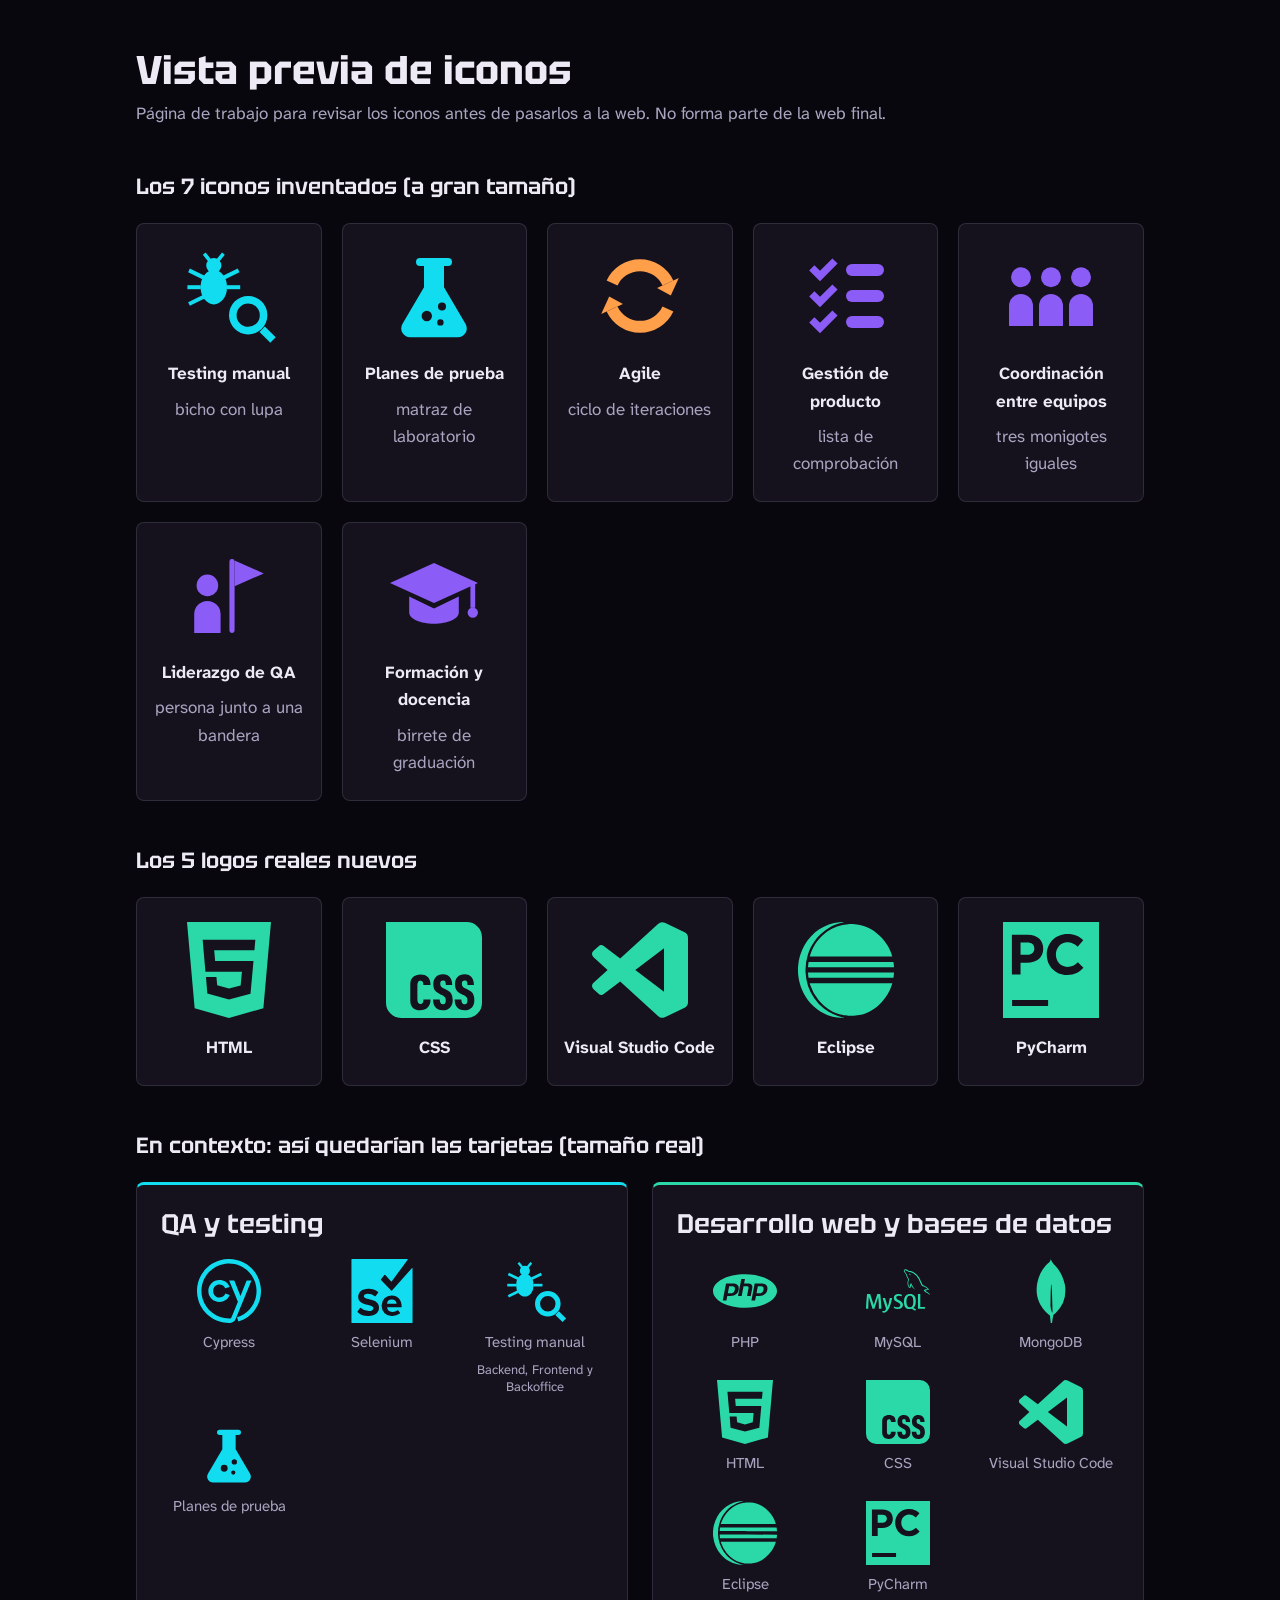
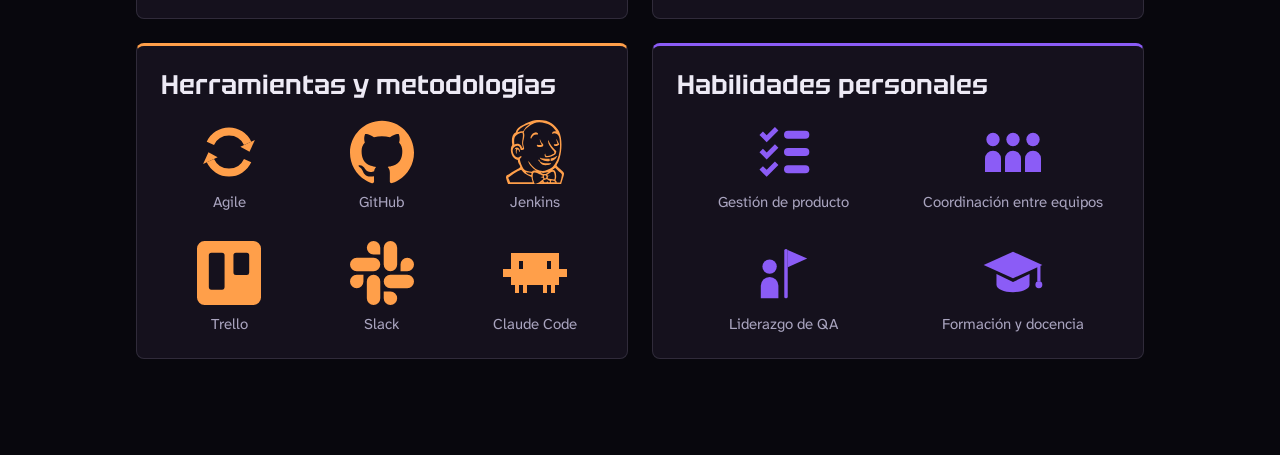
==== commit ebe53391: "fase 7  cursor, favicon y vista previa y higiene y rendimiento" ====
--- a/diseno/iconos.html
+++ b/diseno/iconos.html
@@ -2,6 +2,7 @@
 <html lang="es">
 <head>
   <meta charset="UTF-8">
+  <meta name="robots" content="noindex">
   <meta name="viewport" content="width=device-width, initial-scale=1">
   <title>Vista previa de iconos · Portfolio Mireia</title>
   <link rel="preconnect" href="https://fonts.googleapis.com">
--- a/css/styles.css
+++ b/css/styles.css
@@ -4,6 +4,39 @@
    con media queries a partir de 768 px y 1200 px.
    Paleta y tipografía aprobadas: ver CLAUDE.md y diseno/muestra.html
    ========================================================== */
+
+/* ---------- Tipografías provisionales ----------
+   Mientras llegan Tektur y Atkinson (Google Fonts), se usa Arial redimensionada para que el texto ocupe
+   casi lo mismo que con la letra definitiva. Así, al cargar, las líneas no cambian de sitio y la página no
+   «salta» (CLS). Proporciones medidas con la fuente real: Tektur ≈ 1,02 × Arial y Atkinson ≈ 0,986 × Arial.
+   Si en algún sistema no existe Arial, el navegador pasa a la siguiente fuente de la lista. */
+@font-face {
+  font-family: "Tektur ajustada";
+  src: local("Arial"), local("ArialMT");
+  font-weight: 400 500;
+  size-adjust: 102%;
+}
+
+@font-face {
+  font-family: "Tektur ajustada";
+  src: local("Arial Bold"), local("Arial-BoldMT");
+  font-weight: 600 900;
+  size-adjust: 102%;
+}
+
+@font-face {
+  font-family: "Atkinson ajustada";
+  src: local("Arial"), local("ArialMT");
+  font-weight: 300 500;
+  size-adjust: 98.6%;
+}
+
+@font-face {
+  font-family: "Atkinson ajustada";
+  src: local("Arial Bold"), local("Arial-BoldMT");
+  font-weight: 600 900;
+  size-adjust: 98.6%;
+}
 
 /* ---------- Tokens ---------- */
 :root {
@@ -21,12 +54,14 @@
   --linea: rgba(169, 164, 191, 0.18);
 
   /* Tipografía */
-  --fuente-texto: "Atkinson Hyperlegible Next", system-ui, sans-serif;
-  --fuente-titulos: "Tektur", "Atkinson Hyperlegible Next", sans-serif;
+  --fuente-texto: "Atkinson Hyperlegible Next", "Atkinson ajustada", system-ui, sans-serif;
+  --fuente-titulos: "Tektur", "Tektur ajustada", "Atkinson Hyperlegible Next", "Atkinson ajustada", sans-serif;
   --t-pequeno: 0.875rem;
   --t-base: 1.0625rem;
   --t-medio: 1.375rem;
   --t-titulo: clamp(1.75rem, 1.3rem + 2vw, 2.5rem);
+  /* Títulos de sección (h2): más grandes que --t-titulo, que también usan los años de Formación */
+  --t-seccion: clamp(2.25rem, 1.6rem + 2.8vw, 3.5rem);
   /* El segundo término evita que los apellidos (unas 8 veces el tamaño de letra de ancho)
      se salgan de la pantalla en móviles estrechos */
   --t-nombre: clamp(2.2rem, min(1.4rem + 6vw, (100vw - 2rem) / 8), 5.5rem);
@@ -272,17 +307,25 @@
 }
 
 .seccion__titulo {
-  font-size: var(--t-titulo);
+  font-size: var(--t-seccion);
   font-weight: 600;
 }
 
-/* ---------- Portada (provisional, se completa en la fase 3) ---------- */
+/* ---------- Portada ---------- */
 .seccion--portada {
-  display: flex;
-  align-items: center;
+  position: relative;
+  isolation: isolate; /* el fondo de la portada se queda dentro de ella */
+  display: flex;
+  flex-direction: column;
+  align-items: flex-start;
+  justify-content: center;
+  gap: 1.25rem;
   min-height: calc(100svh - var(--alto-cabecera));
-  padding-top: 0;
-}
+  padding: 3rem var(--lateral);
+  overflow: hidden;
+}
+
+/* El fondo de la portada (plano técnico) está en css/portada.css */
 
 .portada__nombre {
   font-size: var(--t-nombre);
@@ -294,6 +337,142 @@
    se parte entre "Mireia" y los apellidos, nunca dentro de los apellidos */
 .portada__apellidos {
   white-space: nowrap;
+  color: var(--magenta-claro);
+}
+
+.portada__rol {
+  margin: 0;
+  max-width: 36ch;
+  font-size: var(--t-medio);
+  line-height: 1.35;
+}
+
+.portada__lema {
+  margin: 0;
+  color: var(--turquesa);
+  font-family: var(--fuente-titulos);
+}
+
+.portada__acciones {
+  display: flex;
+  flex-wrap: wrap;
+  gap: 0.75rem;
+  margin-top: 0.75rem;
+}
+
+/* Aviso de scroll al pie de la portada: tres hexágonos que caen en cascada y se desvanecen.
+   Es una recreación en SVG + CSS de la animación images/scroll.lottie (mismos tiempos y curvas),
+   sin librería. Va dentro de la portada, así que desaparece al hacer scroll. */
+.aviso-scroll {
+  position: absolute;
+  /* algo despegado del borde inferior de la pantalla (más en pantallas altas) */
+  bottom: clamp(2rem, 8svh, 5rem);
+  left: 50%;
+  z-index: 1;
+  width: 4.5rem;
+  aspect-ratio: 1;
+  translate: -50% 0;
+}
+
+.aviso-scroll svg {
+  display: block;
+  width: 100%;
+  height: 100%;
+  overflow: visible;
+  fill: none;
+  stroke-width: 2.5;
+  stroke-linejoin: round;
+}
+
+.aviso-scroll__hex {
+  opacity: 0;
+  animation: 1.835s cubic-bezier(0.333, 0, 0.667, 1) infinite;
+}
+
+.aviso-scroll__hex--1 {
+  stroke: var(--cian);
+  animation-name: aviso-hex-1;
+}
+
+.aviso-scroll__hex--2 {
+  stroke: var(--violeta);
+  animation-name: aviso-hex-2;
+}
+
+.aviso-scroll__hex--3 {
+  stroke: var(--magenta-claro);
+  animation-name: aviso-hex-3;
+}
+
+/* Los porcentajes son los fotogramas del original (de 55): cada hexágono baja y entra/sale de opacidad */
+@keyframes aviso-hex-1 {
+  0% { transform: translateY(30.05px); opacity: 0; }
+  27.27% { opacity: 0.62; }
+  49.09% { transform: translateY(46.3px); }
+  74.55%, 100% { transform: translateY(42.55px); opacity: 0; }
+}
+
+@keyframes aviso-hex-2 {
+  0%, 7.27% { transform: translateY(36.78px); opacity: 0; }
+  34.55% { opacity: 1; }
+  56.36% { transform: translateY(57.03px); }
+  81.82%, 100% { transform: translateY(52.53px); opacity: 0; }
+}
+
+@keyframes aviso-hex-3 {
+  0%, 14.55% { transform: translateY(44.03px); opacity: 0; }
+  41.82% { opacity: 1; }
+  63.64% { transform: translateY(67.78px); }
+  87.27%, 100% { transform: translateY(61.53px); opacity: 0; }
+}
+
+/* Con movimiento reducido no se anima: queda una cascada fija */
+@media (prefers-reduced-motion: reduce) {
+  .aviso-scroll__hex {
+    animation: none;
+  }
+
+  .aviso-scroll__hex--1 { transform: translateY(34px); opacity: 0.4; }
+  .aviso-scroll__hex--2 { transform: translateY(50px); opacity: 0.7; }
+  .aviso-scroll__hex--3 { transform: translateY(66px); opacity: 1; }
+}
+
+/* En pantallas muy bajas el aviso taparía los botones */
+@media (max-height: 560px) {
+  .aviso-scroll {
+    display: none;
+  }
+}
+
+/* ---------- Botones ---------- */
+.boton {
+  display: inline-block;
+  padding: 0.8rem 1.4rem;
+  font-family: var(--fuente-titulos);
+  font-weight: 600;
+  text-decoration: none;
+  border-radius: 0.35rem;
+  transition: box-shadow 0.2s, background-color 0.2s;
+}
+
+.boton--relleno {
+  color: var(--texto);
+  background: var(--magenta);
+  box-shadow: 0 0 0 1px rgba(235, 75, 166, 0.45);
+}
+
+.boton--relleno:hover {
+  background: #A8005F;
+  box-shadow: 0 0 0 1px var(--magenta-claro), 0 0 24px rgba(235, 75, 166, 0.35);
+}
+
+.boton--linea {
+  color: var(--cian);
+  border: 1px solid var(--cian);
+}
+
+.boton--linea:hover {
+  box-shadow: 0 0 20px rgba(18, 220, 240, 0.25);
 }
 
 /* ---------- Paneles de Habilidades: versión vertical ----------
@@ -327,7 +506,7 @@
 
 .panel__titulo {
   margin-bottom: 1.25rem;
-  font-size: var(--t-medio);
+  font-size: clamp(1.375rem, 1.2rem + 0.6vw, 1.75rem);
   font-weight: 600;
 }
 
@@ -341,8 +520,8 @@
 
 .panel__logos {
   display: grid;
-  grid-template-columns: repeat(auto-fill, minmax(5.5rem, 1fr));
-  gap: 1.5rem 1rem;
+  grid-template-columns: repeat(auto-fill, minmax(6.5rem, 1fr));
+  gap: 1.75rem 1rem;
   margin: 0;
   padding: 0;
   list-style: none;
@@ -358,8 +537,8 @@
   display: flex;
   flex-direction: column;
   align-items: center;
-  gap: 0.5rem;
-  font-size: 0.8125rem;
+  gap: 0.6rem;
+  font-size: 0.9375rem;
   line-height: 1.3;
   text-align: center;
   color: var(--texto-2);
@@ -367,15 +546,1402 @@
 
 /* Detalle bajo el nombre (p. ej. "Backend, Frontend y Backoffice" bajo "Testing manual") */
 .logo-item small {
+  font-size: 0.8125rem;
+  line-height: 1.3;
+}
+
+/* Logos e iconos monocromos pintados con el color de acento de cada panel.
+   El tamaño lo puede cambiar --logo (con el scroll horizontal depende de la altura de la pantalla) */
+.logo {
+  width: var(--logo, 4rem);
+  height: var(--logo, 4rem);
+  fill: var(--acento);
+}
+
+/* ---------- Sobre mí ----------
+   Móvil: foto arriba y texto debajo. Desde 768 px: dos columnas (ver más abajo) */
+.sobre-mi {
+  display: grid;
+  gap: 2rem;
+  margin-top: 2rem;
+  align-items: center;
+}
+
+/* Halo magenta detrás de la foto (que tiene fondo transparente) y esquinas cian de HUD */
+.sobre-mi__foto {
+  position: relative;
+  justify-self: center;
+  width: min(100%, 17rem);
+  margin: 0;
+  background: radial-gradient(ellipse at 50% 60%, rgba(148, 0, 84, 0.55), transparent 70%);
+}
+
+.sobre-mi__foto::before,
+.sobre-mi__foto::after {
+  content: "";
+  position: absolute;
+  width: 1.5rem;
+  height: 1.5rem;
+  border: 2px solid var(--cian);
+  pointer-events: none;
+}
+
+.sobre-mi__foto::before {
+  top: -6px;
+  left: -6px;
+  border-right: 0;
+  border-bottom: 0;
+}
+
+.sobre-mi__foto::after {
+  right: -6px;
+  bottom: -6px;
+  border-left: 0;
+  border-top: 0;
+}
+
+.sobre-mi__foto img {
+  display: block;
+  width: 100%;
+  height: auto;
+}
+
+.sobre-mi__texto {
+  max-width: 40rem;
+  font-size: var(--t-medio);
+  line-height: 1.6;
+}
+
+.sobre-mi__texto p {
+  margin: 0 0 1.25rem;
+}
+
+/* ---------- Experiencia: línea de tiempo vertical ----------
+   La línea va a la izquierda en todos los tamaños; cada puesto es una tarjeta con su nodo */
+.linea-tiempo {
+  --color-hito: var(--cian);
+  position: relative;
+  display: grid;
+  gap: 1.75rem;
+  margin: 2rem 0 0;
+  padding: 0 0 0 2rem;
+  list-style: none;
+}
+
+.linea-tiempo::before {
+  content: "";
+  position: absolute;
+  top: 0.5rem;
+  bottom: 0.5rem;
+  left: 0.4375rem;
+  width: 2px;
+  background: linear-gradient(to bottom, var(--turquesa), var(--cian) 25%, var(--magenta-claro));
+}
+
+.hito {
+  position: relative;
+}
+
+/* Nodo de la línea de tiempo */
+.hito::before {
+  content: "";
+  position: absolute;
+  top: 1.5rem;
+  left: -2rem;
+  width: 1rem;
+  height: 1rem;
+  border: 2px solid var(--color-hito);
+  border-radius: 50%;
+  background: var(--fondo);
+}
+
+/* La entrada de afición (Game Developer) se distingue en turquesa */
+.hito--aficion {
+  --color-hito: var(--turquesa);
+}
+
+.hito__tarjeta {
+  max-width: 46rem;
+  padding: 1.25rem 1.25rem 1rem;
+  border: 1px solid var(--linea);
+  border-left: 3px solid var(--color-hito);
+  background: var(--tarjeta);
+}
+
+.hito__puesto {
+  margin: 0;
+  font-size: var(--t-medio);
+  font-weight: 600;
+}
+
+.hito__empresa {
+  margin: 0.25rem 0 0;
+  color: var(--texto-2);
+}
+
+.hito--aficion .hito__empresa {
+  color: var(--turquesa);
+}
+
+.hito__periodo {
+  margin: 0.25rem 0 0;
+  font-size: var(--t-pequeno);
+  color: var(--magenta-claro);
+}
+
+.hito__resumen {
+  margin: 0.75rem 0 0;
+}
+
+/* Botón «Ver más / Ver menos»: <details> nativo, funciona con teclado y sin JavaScript */
+.hito__mas {
+  margin-top: 0.5rem;
+}
+
+.hito__mas summary {
+  display: inline-flex;
+  align-items: center;
+  gap: 0.5rem;
+  min-height: 2.75rem;
+  color: var(--cian);
+  cursor: pointer;
+  list-style: none;
+}
+
+.hito__mas summary::-webkit-details-marker {
+  display: none;
+}
+
+.hito__mas summary::after {
+  content: "";
+  width: 0.5rem;
+  height: 0.5rem;
+  border-right: 2px solid currentColor;
+  border-bottom: 2px solid currentColor;
+  rotate: 45deg;
+  translate: 0 -2px;
+}
+
+.hito__mas[open] summary::after {
+  rotate: -135deg;
+  translate: 0 2px;
+}
+
+.hito__mas:not([open]) .hito__mas-cerrar,
+.hito__mas[open] .hito__mas-abrir {
+  display: none;
+}
+
+.hito__detalle p {
+  margin: 0.75rem 0 0;
+  color: var(--texto-2);
+}
+
+/* Botón de ejemplo (documentación / pruebas) al final de la descripción ampliada */
+.hito__detalle .hito__accion {
+  margin-top: 1.25rem;
+}
+
+/* ---------- Formación: cuadrícula de tarjetas ----------
+   1 columna en móvil, 2 en tablet y 3 en escritorio (ver los @media del final) */
+.formacion {
+  display: grid;
+  gap: 1rem;
+  margin: 2rem 0 0;
+  padding: 0;
+  list-style: none;
+}
+
+/* Con JS la lista se sustituye por el mapa; `display: grid` anularía el atributo hidden */
+.formacion[hidden] {
+  display: none;
+}
+
+.estudio {
+  padding: 1.25rem;
+  border: 1px solid var(--linea);
+  border-left: 3px solid var(--cian);
+  background: var(--tarjeta);
+}
+
+.estudio__anio {
+  margin: 0;
+  font-family: var(--fuente-titulos);
+  font-size: var(--t-titulo);
+  font-weight: 700;
+  line-height: 1.1;
+  color: var(--magenta-claro);
+}
+
+.estudio__titulo {
+  margin: 0.5rem 0 0;
+  font-size: var(--t-base);
+  font-weight: 600;
+}
+
+.estudio__centro {
+  margin: 0.375rem 0 0;
+  font-size: var(--t-pequeno);
+  color: var(--texto-2);
+}
+
+/* ---------- Formación: mapa de habilidades (lo crea js/mapa-formacion.js) ----------
+   Móvil: camino vertical con el panel bajo el nodo elegido. Escritorio (≥ 1024 px): camino
+   horizontal en zigzag con el panel debajo. Sin JS solo se ve la lista de tarjetas de arriba */
+.solo-lectores {
+  position: absolute;
+  width: 1px;
+  height: 1px;
+  overflow: hidden;
+  clip-path: inset(50%);
+  white-space: nowrap;
+}
+
+.mapa {
+  margin-top: 2rem;
+}
+
+.mapa__camino {
+  position: relative;
+  display: grid;
+  gap: 1.25rem;
+}
+
+.mapa__trazado {
+  position: absolute;
+  inset: 0;
+  width: 100%;
+  height: 100%;
+  overflow: visible;
+  pointer-events: none;
+}
+
+.mapa__linea {
+  fill: none;
+  stroke: var(--linea);
+  stroke-width: 2;
+}
+
+/* Tramo ya "recorrido": se enciende hasta el nodo elegido */
+.mapa__linea--activa {
+  stroke: var(--cian);
+  filter: drop-shadow(0 0 4px rgba(18, 220, 240, 0.6));
+  transition: stroke-dasharray 0.45s ease;
+}
+
+.mapa__nodo {
+  --cerca: 0; /* 0 a 1: lo pone el JS según lo cerca que esté el cursor */
+  position: relative;
+  display: flex;
+  align-items: center;
+  gap: 1rem;
+  min-height: 3.5rem;
+  padding: 0;
+  border: 0;
+  background: none;
+  color: var(--texto-2);
+  font: inherit;
+  cursor: pointer;
+}
+
+.mapa__circulo {
+  display: grid;
+  flex: none;
+  place-items: center;
+  width: 3.5rem;
+  height: 3.5rem;
+  border: 2px solid var(--linea);
+  border-radius: 50%;
+  background: var(--tarjeta);
+  /* El brillo crece con la cercanía del cursor */
+  box-shadow: 0 0 calc(var(--cerca) * 1.5rem) rgba(18, 220, 240, calc(var(--cerca) * 0.7));
+  border-color: color-mix(in srgb, var(--cian) calc(var(--cerca) * 100%), rgba(169, 164, 191, 0.35));
+  transition: transform 0.25s ease, border-color 0.25s ease;
+}
+
+.mapa__icono {
+  width: 1.75rem;
+  height: 1.75rem;
+  fill: var(--texto-2);
+  transition: fill 0.25s ease;
+}
+
+.mapa__anio {
+  font-family: var(--fuente-titulos);
+  font-size: var(--t-medio);
+  font-weight: 600;
+}
+
+/* Estados: pendiente (apagado), alcanzado (cian) y activo (cian grande con brillo) */
+.mapa__nodo[data-estado="alcanzado"] .mapa__circulo {
+  border-color: rgba(18, 220, 240, 0.55);
+}
+
+.mapa__nodo[data-estado="alcanzado"] .mapa__icono {
+  fill: var(--cian);
+}
+
+.mapa__nodo[data-estado="activo"] {
+  color: var(--texto);
+}
+
+.mapa__nodo[data-estado="activo"] .mapa__circulo {
+  transform: scale(1.12);
+  border-color: var(--cian);
+  box-shadow: 0 0 1.5rem rgba(18, 220, 240, 0.55);
+}
+
+.mapa__nodo[data-estado="activo"] .mapa__icono {
+  fill: var(--cian);
+}
+
+/* Panel de detalle: borde fino y esquinas cian de HUD (como el vídeo de Habilidades y la foto),
+   para que no se parezca a las tarjetas de Experiencia, que llevan una franja lateral */
+.mapa__panel {
+  position: relative;
+  min-height: 10rem;
+  padding: 1.5rem;
+  border: 1px solid rgba(235, 75, 166, 0.3);
+  background: radial-gradient(ellipse at 0% 0%, rgba(148, 0, 84, 0.22), transparent 60%), var(--tarjeta);
+}
+
+.mapa__panel::before,
+.mapa__panel::after {
+  content: "";
+  position: absolute;
+  width: 1.25rem;
+  height: 1.25rem;
+  border: 2px solid var(--cian);
+  pointer-events: none;
+}
+
+.mapa__panel::before {
+  top: -6px;
+  left: -6px;
+  border-right: 0;
+  border-bottom: 0;
+}
+
+.mapa__panel::after {
+  right: -6px;
+  bottom: -6px;
+  border-left: 0;
+  border-top: 0;
+}
+
+.mapa__panel-anio {
+  margin: 0;
+  font-family: var(--fuente-titulos);
+  font-size: var(--t-titulo);
+  font-weight: 700;
+  line-height: 1.1;
+  color: var(--magenta-claro);
+}
+
+.mapa__panel-titulo {
+  margin: 0.5rem 0 0;
+  font-size: var(--t-medio);
+  font-weight: 600;
+}
+
+.mapa__panel-centro {
+  margin: 0.375rem 0 0;
+  color: var(--texto-2);
+}
+
+.mapa__panel-logos {
+  display: flex;
+  flex-wrap: wrap;
+  gap: 1.25rem;
+  margin: 1rem 0 0;
+  padding: 0;
+  list-style: none;
+}
+
+.mapa__panel-logo {
+  display: flex;
+  flex-direction: column;
+  align-items: center;
+  gap: 0.375rem;
+  font-size: 0.8125rem;
+  color: var(--texto-2);
+}
+
+.mapa__panel-logo .logo {
+  --acento: var(--cian);
+  width: 2.5rem;
+  height: 2.5rem;
+}
+
+/* Móvil: el panel cuelga bajo su nodo, a la derecha de la línea vertical */
+.mapa__item > .mapa__panel {
+  margin: 0.75rem 0 0.5rem 4.5rem;
+}
+
+/* ---------- Proyectos: carrusel de juegos ----------
+   Cada tarjeta es una "pantalla de selección de personaje" con su color de acento. Sin JS las
+   tarjetas se apilan; con JS (clase .carrusel--activo) se superponen en una sola celda y se
+   colocan con data-pos: centro, izq, der u oculta */
+.juego {
+  --acento: var(--cian);
+  position: relative;
+  padding: 1rem;
+  border: 1px solid color-mix(in srgb, var(--acento) 35%, transparent);
+  background: var(--tarjeta);
+  box-shadow: 0 0 2.5rem color-mix(in srgb, var(--acento) 14%, transparent);
+}
+
+.juego--mitocat {
+  --acento: var(--ambar);
+}
+
+.juego--feminist {
+  --acento: var(--magenta-claro);
+}
+
+/* Esquinas de HUD en el color del juego */
+.juego::before,
+.juego::after {
+  content: "";
+  position: absolute;
+  width: 1.5rem;
+  height: 1.5rem;
+  border: 2px solid var(--acento);
+  pointer-events: none;
+}
+
+.juego::before {
+  top: -6px;
+  left: -6px;
+  border-right: 0;
+  border-bottom: 0;
+}
+
+.juego::after {
+  right: -6px;
+  bottom: -6px;
+  border-left: 0;
+  border-top: 0;
+}
+
+.juego__contenido {
+  display: flex;
+  flex-direction: column;
+  height: 100%;
+}
+
+.juego__video {
+  position: relative;
+  aspect-ratio: 16 / 9;
+  margin: 0;
+  border: 1px solid color-mix(in srgb, var(--acento) 45%, transparent);
+  background: #000;
+  overflow: hidden;
+}
+
+.juego__video video {
+  display: block;
+  width: 100%;
+  height: 100%;
+  object-fit: cover;
+}
+
+.juego__titulo {
+  margin: 1rem 0 0.75rem;
+  font-size: var(--t-medio);
+  font-weight: 600;
+  color: var(--texto);
+}
+
+/* Ficha de datos: motor, plataforma, tiempo y temática */
+.juego__datos {
+  display: grid;
+  gap: 0.5rem;
+  margin: 0;
+}
+
+.juego__dato {
+  display: grid;
+  grid-template-columns: 6rem 1fr;
+  gap: 0.75rem;
+  align-items: center;
+  padding-top: 0.5rem;
+  border-top: 1px solid var(--linea);
+}
+
+.juego__dato dt {
+  font-size: var(--t-pequeno);
+  color: var(--texto-2);
+}
+
+.juego__dato dd {
+  display: flex;
+  flex-wrap: wrap;
+  /* Hueco horizontal de 0,75 rem y no de 1 rem: en MitoCat, a 390 px, Windows + Linux + Mac cabían justo y,
+     con 1 px de diferencia entre la letra provisional y Tektur/Atkinson, «Mac» saltaba a otra fila (CLS 0,08) */
+  gap: 0.25rem 0.75rem;
+  margin: 0;
+}
+
+.juego__marca {
+  display: inline-flex;
+  align-items: center;
+  gap: 0.4rem;
+}
+
+.juego__logo {
+  flex: none;
+  width: 1.25rem;
+  height: 1.25rem;
+}
+
+.juego__descripcion {
+  margin: 1rem 0 1.25rem;
+  color: var(--texto-2);
+}
+
+/* El botón queda siempre abajo, aunque las descripciones tengan distinta longitud */
+.juego__boton {
+  align-self: flex-start;
+  margin-top: auto;
+}
+
+/* Botón de pausa del vídeo (lo crea el JS) */
+.juego__pausa {
+  position: absolute;
+  right: 0.5rem;
+  bottom: 0.5rem;
+  display: grid;
+  place-items: center;
+  width: 2.5rem;
+  height: 2.5rem;
+  padding: 0;
+  border: 1px solid var(--linea);
+  border-radius: 50%;
+  background: rgba(8, 7, 13, 0.75);
+  color: var(--texto);
+  cursor: pointer;
+}
+
+.juego__pausa svg {
+  width: 1.125rem;
+  height: 1.125rem;
+  fill: currentColor;
+}
+
+.juego__pausa[data-pausado="false"] .juego__pausa-play,
+.juego__pausa[data-pausado="true"] .juego__pausa-pausa {
+  display: none;
+}
+
+.proyectos__itch {
+  margin: 2rem 0 0;
+  text-align: center;
+}
+
+/* Sin JS: tarjetas apiladas */
+.carrusel__pista {
+  display: grid;
+  gap: 2rem;
+}
+
+/* Con JS: tarjetas superpuestas en una sola celda, con perspectiva y recortadas a los lados */
+.carrusel--activo .carrusel__pista {
+  gap: 0;
+  padding: 1.5rem 0;
+  overflow-x: clip;
+  perspective: 1400px;
+  touch-action: pan-y; /* el scroll vertical sigue siendo del navegador; el horizontal es del carrusel */
+  user-select: none;
+}
+
+.carrusel--activo .juego {
+  grid-area: 1 / 1;
+  width: min(34rem, calc(100% - 3rem));
+  justify-self: center;
+  transition: translate 0.5s cubic-bezier(0.2, 0.7, 0.2, 1), scale 0.5s cubic-bezier(0.2, 0.7, 0.2, 1),
+    rotate 0.5s cubic-bezier(0.2, 0.7, 0.2, 1), opacity 0.5s, filter 0.5s;
+}
+
+.carrusel--activo .juego[data-pos="centro"] {
+  z-index: 3;
+}
+
+.carrusel--activo .juego[data-pos="izq"],
+.carrusel--activo .juego[data-pos="der"] {
+  z-index: 2;
+  scale: 0.84;
+  opacity: 0.6;
+  filter: brightness(0.75) saturate(0.7);
+  cursor: pointer;
+}
+
+.carrusel--activo .juego[data-pos="izq"] {
+  translate: -94% 0;
+  rotate: y 14deg;
+}
+
+.carrusel--activo .juego[data-pos="der"] {
+  translate: 94% 0;
+  rotate: y -14deg;
+}
+
+.carrusel--activo .juego[data-pos="izq"]:hover,
+.carrusel--activo .juego[data-pos="der"]:hover {
+  opacity: 0.85;
+}
+
+.carrusel--activo .juego[data-pos="oculta"] {
+  z-index: 1;
+  opacity: 0;
+  visibility: hidden;
+  pointer-events: none;
+}
+
+/* Controles: flechas y puntos */
+.carrusel__controles {
+  display: flex;
+  align-items: center;
+  justify-content: center;
+  gap: 0.5rem;
+  margin-top: 1rem;
+}
+
+.carrusel__flecha {
+  position: relative;
+  width: 2.75rem;
+  height: 2.75rem;
+  padding: 0;
+  border: 1px solid var(--linea);
+  border-radius: 50%;
+  background: var(--tarjeta);
+  cursor: pointer;
+}
+
+.carrusel__flecha::before {
+  content: "";
+  position: absolute;
+  inset: 0;
+  margin: auto;
+  width: 0.625rem;
+  height: 0.625rem;
+  border-left: 2px solid var(--cian);
+  border-bottom: 2px solid var(--cian);
+}
+
+.carrusel__flecha--anterior::before {
+  rotate: 45deg;
+  translate: 2px 0;
+}
+
+.carrusel__flecha--siguiente::before {
+  rotate: -135deg;
+  translate: -2px 0;
+}
+
+.carrusel__flecha:hover {
+  border-color: var(--cian);
+  box-shadow: 0 0 16px rgba(18, 220, 240, 0.25);
+}
+
+.carrusel__puntos {
+  display: flex;
+}
+
+/* La zona pulsable mide 44 px; el punto visible es más pequeño */
+.carrusel__punto {
+  position: relative;
+  width: 2.75rem;
+  height: 2.75rem;
+  padding: 0;
+  border: 0;
+  background: none;
+  cursor: pointer;
+}
+
+.carrusel__punto::before {
+  content: "";
+  position: absolute;
+  inset: 0;
+  margin: auto;
+  width: 0.625rem;
+  height: 0.625rem;
+  border-radius: 999px;
+  background: var(--texto-2);
+  opacity: 0.5;
+  transition: width 0.3s, opacity 0.3s, background-color 0.3s;
+}
+
+.carrusel__punto[aria-current="true"]::before {
+  width: 1.5rem;
+  background: var(--cian);
+  opacity: 1;
+}
+
+/* La fecha no se parte por la mitad: si no cabe, pasa entera a la línea siguiente */
+.juego__dato [data-i18n$=".fechas"] {
+  white-space: nowrap;
+}
+
+@media (min-width: 768px) {
+  .juego {
+    padding: 1.25rem;
+  }
+
+  /* Las tarjetas laterales se desvanecen en los bordes en vez de cortarse en seco */
+  .carrusel--activo .carrusel__pista {
+    mask-image: linear-gradient(90deg, transparent, #000 3rem, #000 calc(100% - 3rem), transparent);
+  }
+
+  .juego__dato {
+    grid-template-columns: 7rem 1fr;
+  }
+}
+
+/* ---------- Contacto ----------
+   Botones de correo (escribir y copiar) y una rejilla de enlaces: redes y CV */
+.contacto__intro {
+  max-width: 40rem;
+  margin: 1.5rem 0 0;
+  font-size: var(--t-medio);
+  line-height: 1.6;
+}
+
+.contacto__correo {
+  display: flex;
+  flex-wrap: wrap;
+  align-items: center;
+  gap: 1rem;
+  margin-top: 1.5rem;
+}
+
+.contacto__boton {
+  display: inline-flex;
+  align-items: center;
+  gap: 0.6rem;
+  font-size: inherit; /* un <button> trae su propio tamaño de letra; así iguala al enlace */
+  cursor: pointer;
+}
+
+/* Un <button> trae fondo gris por defecto; el enlace "boton--linea" no lo lleva */
+button.boton--linea {
+  background: transparent;
+}
+
+/* .boton fija display y anularía el atributo hidden: sin JS este botón no debe verse */
+.contacto__boton[hidden] {
+  display: none;
+}
+
+.contacto__icono {
+  flex: none;
+  width: 1.25rem;
+  height: 1.25rem;
+  fill: currentColor;
+}
+
+.contacto__direccion {
+  flex-basis: 100%;
+  margin: 0;
+  color: var(--texto-2);
+}
+
+/* "¡Copiado!": aparece junto a la dirección y se borra a los 3 segundos */
+.contacto__aviso {
+  margin-left: 0.75rem;
+  color: var(--turquesa);
+}
+
+.contacto__enlaces {
+  display: grid;
+  grid-template-columns: repeat(auto-fit, minmax(min(100%, 14rem), 1fr));
+  gap: 1rem;
+  margin: 2.5rem 0 0;
+  padding: 0;
+  list-style: none;
+}
+
+.enlace-tarjeta {
+  display: grid;
+  grid-template-columns: auto 1fr;
+  align-items: center;
+  column-gap: 0.875rem;
+  row-gap: 0.125rem;
+  padding: 1.25rem;
+  border: 1px solid var(--linea);
+  background: var(--tarjeta);
+  color: var(--texto);
+  text-decoration: none;
+  transition: border-color 0.2s, box-shadow 0.2s;
+}
+
+.enlace-tarjeta:hover,
+.enlace-tarjeta:focus-visible {
+  border-color: var(--cian);
+  box-shadow: 0 0 1.5rem rgba(18, 220, 240, 0.18);
+}
+
+.enlace-tarjeta__icono {
+  grid-row: 1 / 3;
+  width: 2.25rem;
+  height: 2.25rem;
+  fill: var(--cian);
+}
+
+.enlace-tarjeta__nombre {
+  font-family: var(--fuente-titulos);
+  font-weight: 600;
+}
+
+.enlace-tarjeta__detalle {
+  font-size: var(--t-pequeno);
+  color: var(--texto-2);
+}
+
+/* ---------- Cómo hice esta web ----------
+   Flujo de trabajo del proyecto en tres fases. Base (sin JavaScript y en pantallas estrechas):
+   lista vertical por fases con todo el texto visible. Con JavaScript se añade .flujo--activo: en
+   móvil los detalles se abren al tocar y desde 1100 px el flujo pasa a ser un diagrama.
+   El diagrama se dibuja sobre un lienzo de 1400 × 900 que se escala: cada elemento lleva sus
+   medidas en --x, --y, --w y --h (en esas unidades) y las flechas son un SVG con el mismo viewBox. */
+.como__intro {
+  max-width: 46rem;
+  margin: 1.5rem 0 0;
+  font-size: var(--t-medio);
+  line-height: 1.6;
+}
+
+.como__botones {
+  display: flex;
+  flex-wrap: wrap;
+  gap: 1rem;
+  justify-content: center;
+  margin: 2.5rem 0 0;
+}
+
+.flujo {
+  margin-top: 2rem;
+}
+
+.flujo__leyenda {
+  display: flex;
+  flex-wrap: wrap;
+  gap: 0.5rem 1.5rem;
+  margin: 2rem 0 0;
+  padding: 0;
+  list-style: none;
+  font-size: var(--t-pequeno);
+  color: var(--texto-2);
+}
+
+.flujo__leyenda li {
+  display: flex;
+  align-items: center;
+  gap: 0.45rem;
+}
+
+.flujo__pt {
+  width: 0.75rem;
+  height: 0.75rem;
+  border-radius: 50%;
+}
+
+.flujo__pt--yo { background: var(--magenta-claro); }
+.flujo__pt--ia { background: var(--cian); }
+
+.flujo__qa {
+  padding: 0.125rem 0.55rem;
+  border-radius: 999px;
+  background: var(--ambar);
+  color: #1A0F00;
+  font-family: var(--fuente-titulos);
+  font-size: 0.7rem;
+  font-weight: 800;
+  white-space: nowrap;
+}
+
+/* ---- Lista vertical (base) ---- */
+.flujo__fondo {
+  display: none;
+}
+
+.flujo__zona {
+  position: relative;
+  margin-bottom: 1.25rem;
+  padding: 1rem 0.9rem 0.25rem 1.4rem;
+  border: 1.6px dashed rgba(139, 92, 246, 0.75);
+  border-radius: 1.1rem;
+  background: rgba(139, 92, 246, 0.05);
+}
+
+.flujo__zona-titulo {
+  display: inline-block;
+  margin: 0 0 1.1rem -0.5rem;
+  padding: 0.375rem 0.75rem;
+  border: 1px solid var(--violeta);
+  border-radius: 0.5rem;
+  background: #1D1530;
+  font-size: 0.8rem;
+  font-weight: 700;
+}
+
+.flujo__carta {
+  --c: var(--magenta-claro);
+  position: relative;
+  display: flex;
+  flex-direction: column;
+  gap: 0.4rem;
+  margin: 0 0 1rem;
+  padding: 0.9rem 1rem;
+  border: 1.8px solid var(--c);
+  border-radius: 10px;
+  background: linear-gradient(160deg, #1B1526, #110D19);
+}
+
+.flujo__carta--ia { --c: var(--cian); }
+.flujo__carta--vio { --c: var(--violeta); }
+
+.flujo__carta--caja {
+  background: color-mix(in srgb, var(--c) 10%, var(--tarjeta));
+}
+
+.flujo__forma {
+  display: none;
+}
+
+.flujo__titulo {
+  margin: 0;
+  padding-right: 2.75rem;
+  font-family: var(--fuente-titulos);
+  font-size: 1.2rem;
+  font-weight: 700;
+  line-height: 1.15;
+  color: var(--texto);
+}
+
+.flujo__carta--caja .flujo__titulo {
+  font-size: 1.05rem;
+}
+
+/* Con JavaScript el título es un botón que ocupa toda la carta */
+.flujo__titulo button {
+  all: unset;
+  cursor: pointer;
+}
+
+.flujo__titulo button::after {
+  content: "";
+  position: absolute;
+  inset: 0;
+  z-index: 3;
+}
+
+.flujo__titulo button:focus-visible {
+  outline: none;
+}
+
+.flujo__carta:has(button:focus-visible) {
+  outline: 2px solid var(--texto);
+  outline-offset: 4px;
+}
+
+.flujo__pieza {
+  align-self: flex-start;
+  padding: 0.125rem 0.7rem;
+  border: 1px solid color-mix(in srgb, var(--c) 65%, transparent);
+  border-radius: 999px;
+  background: color-mix(in srgb, var(--c) 15%, transparent);
+  font-family: var(--fuente-titulos);
   font-size: 0.75rem;
-  line-height: 1.3;
-}
-
-/* Logos e iconos monocromos pintados con el color de acento de cada panel */
-.logo {
-  width: 3rem;
-  height: 3rem;
-  fill: var(--acento);
+  font-weight: 700;
+  color: var(--texto);
+}
+
+.flujo__txt {
+  margin: 0;
+  font-size: 0.9rem;
+  line-height: 1.35;
+  color: var(--texto-2);
+}
+
+.flujo__num {
+  position: absolute;
+  top: 0;
+  left: 0;
+  z-index: 4;
+  display: grid;
+  place-items: center;
+  width: 1.9rem;
+  height: 1.9rem;
+  border: 2.5px solid var(--c);
+  border-radius: 50%;
+  background: var(--fondo);
+  font-family: var(--fuente-titulos);
+  font-size: 0.95rem;
+  font-weight: 800;
+  color: var(--c);
+  transform: translate(-45%, -45%);
+}
+
+.flujo__carta > .flujo__qa {
+  position: absolute;
+  top: 0.7rem;
+  right: 0.8rem;
+  z-index: 4;
+}
+
+/* "Si no →": solo en la lista vertical, donde no hay flechas que lo indiquen */
+.flujo__si-no {
+  font-family: var(--fuente-titulos);
+  font-size: 0.75rem;
+  font-weight: 700;
+  color: var(--c);
+}
+
+.flujo__detalle {
+  margin-top: 0.35rem;
+  padding: 0.8rem 1rem;
+  border-radius: 10px;
+  background: rgba(0, 0, 0, 0.28);
+  font-size: 0.95rem;
+  line-height: 1.5;
+  color: var(--texto);
+}
+
+.flujo__detalle[hidden] {
+  display: none;
+}
+
+.flujo__detalle p {
+  margin: 0 0 0.6em;
+}
+
+.flujo__detalle p:last-child {
+  margin-bottom: 0;
+}
+
+.flujo__qabox {
+  padding: 0.5rem 0.7rem;
+  border: 1px dashed var(--ambar);
+  border-radius: 10px;
+  font-size: 0.9rem;
+}
+
+.flujo__qabox b {
+  color: var(--ambar);
+}
+
+/* Decisiones: en la lista son una etiqueta; en el diagrama, un rombo */
+.flujo__rombo {
+  display: inline-block;
+  margin: 0 0 1rem 0.5rem;
+  padding: 0.5rem 1.25rem;
+  border: 2px solid var(--violeta);
+  border-radius: 999px;
+  background: #1B1230;
+  font-family: var(--fuente-titulos);
+  font-size: 0.9rem;
+  font-weight: 700;
+}
+
+.flujo__rombo--amb {
+  border-color: var(--ambar);
+}
+
+.flujo__rombo svg {
+  display: none;
+}
+
+.flujo__fin {
+  display: inline-block;
+  margin: 0 0 1rem;
+  padding: 0.7rem 1.5rem;
+  border: 2.4px solid var(--turquesa);
+  border-radius: 999px;
+  background: #102A26;
+  font-family: var(--fuente-titulos);
+  font-size: 0.95rem;
+  font-weight: 700;
+  color: var(--turquesa);
+}
+
+/* ---- Diagrama (JavaScript activo y pantalla ancha) ---- */
+@media (min-width: 1100px) {
+  .flujo--activo {
+    position: relative;
+    container-type: inline-size;
+    /* Se sale de la columna de 63 rem: un diagrama de este tamaño no cabe en ella */
+    width: min(87.5rem, 100vw - 2rem);
+    margin-inline: calc(50% - min(87.5rem, 100vw - 2rem) / 2);
+    aspect-ratio: 1400 / 900;
+  }
+
+  .flujo--activo .flujo__fondo {
+    display: block;
+    position: absolute;
+    inset: 0;
+    z-index: 0;
+    width: 100%;
+    height: 100%;
+  }
+
+  .flujo--activo .flujo__zona {
+    display: contents;
+  }
+
+  .flujo__caja-zona {
+    fill: rgba(139, 92, 246, 0.05);
+    stroke: var(--violeta);
+    stroke-width: 1.6;
+    stroke-dasharray: 8 7;
+    opacity: 0.85;
+  }
+
+  .flujo__f path {
+    fill: none;
+    stroke-width: 2.6;
+  }
+
+  .flujo__f--ok { filter: drop-shadow(0 0 4px rgba(43, 217, 168, 0.55)); }
+  .flujo__f--ok path { stroke: var(--turquesa); }
+  .flujo__f--no { filter: drop-shadow(0 0 4px rgba(235, 75, 166, 0.55)); }
+  .flujo__f--no path { stroke: var(--magenta-claro); }
+  .flujo__f--rep { filter: drop-shadow(0 0 4px rgba(18, 220, 240, 0.55)); }
+  .flujo__f--rep path { stroke: var(--cian); }
+  .flujo__f .flujo__rep { stroke-dasharray: 6 5; }
+
+  .flujo__et {
+    font-family: var(--fuente-titulos);
+    font-size: 15px;
+    font-weight: 700;
+  }
+
+  .flujo__et--ok { fill: var(--turquesa); }
+  .flujo__et--no { fill: var(--magenta-claro); }
+  .flujo__et--rep { fill: var(--cian); }
+
+  .flujo--activo .flujo__zona-titulo {
+    position: absolute;
+    z-index: 2;
+    left: calc(var(--x) / 14 * 1%);
+    top: calc(var(--y) / 9 * 1%);
+    margin: 0;
+    padding: 0.45cqw 0.9cqw;
+    font-size: max(11px, 1cqw);
+  }
+
+  .flujo--activo .flujo__carta,
+  .flujo--activo .flujo__rombo,
+  .flujo--activo .flujo__fin {
+    position: absolute;
+    z-index: 2;
+    left: calc(var(--x) / 14 * 1%);
+    top: calc(var(--y) / 9 * 1%);
+    width: calc(var(--w) / 14 * 1%);
+    height: calc(var(--h) / 9 * 1%);
+    margin: 0;
+  }
+
+  .flujo--activo .flujo__carta {
+    isolation: isolate;
+    justify-content: center;
+    gap: 0.28cqw;
+    padding: max(8px, 0.9cqw) max(12px, 1.3cqw);
+    transition: box-shadow 0.25s, transform 0.25s;
+  }
+
+  .flujo--activo .flujo__carta[data-forma="doc"] {
+    border: 0;
+    background: none;
+  }
+
+  .flujo--activo .flujo__carta[data-forma="term"] {
+    padding-left: max(30px, 3cqw);
+    border-radius: 999px;
+  }
+
+  .flujo--activo .flujo__carta--caja {
+    gap: 0.15cqw;
+    padding: max(6px, 0.6cqw) max(10px, 1.1cqw);
+  }
+
+  .flujo--activo .flujo__forma {
+    display: block;
+    position: absolute;
+    inset: 0;
+    z-index: -1;
+    width: 100%;
+    height: 100%;
+    overflow: visible;
+  }
+
+  .flujo__forma path {
+    fill: var(--tarjeta);
+    stroke: var(--c);
+    stroke-width: 1.8;
+    vector-effect: non-scaling-stroke;
+  }
+
+  .flujo--activo .flujo__titulo {
+    padding-right: 0;
+    font-size: max(13px, 1.5cqw);
+  }
+
+  .flujo--activo .flujo__carta--caja .flujo__titulo {
+    font-size: max(12.5px, 1.2cqw);
+  }
+
+  .flujo--activo .flujo__pieza {
+    padding: 0.15cqw 0.8cqw;
+    font-size: max(10px, 0.86cqw);
+  }
+
+  .flujo--activo .flujo__txt {
+    font-size: max(11px, 0.96cqw);
+  }
+
+  .flujo--activo .flujo__carta--caja .flujo__txt {
+    font-size: max(10.5px, 0.92cqw);
+  }
+
+  .flujo--activo .flujo__num {
+    width: max(26px, 2.4cqw);
+    height: max(26px, 2.4cqw);
+    font-size: max(13px, 1.15cqw);
+    transform: translate(-50%, -50%);
+  }
+
+  /* La insignia QA asoma por la esquina superior derecha, como el número por la izquierda:
+     así nunca se pega al título, sea cual sea el idioma */
+  .flujo--activo .flujo__carta > .flujo__qa {
+    top: 0;
+    right: 0;
+    font-size: max(10px, 0.86cqw);
+    transform: translate(28%, -50%);
+  }
+
+  .flujo--activo .flujo__si-no {
+    display: none;
+  }
+
+  /* Esquinas cian tipo HUD */
+  .flujo--activo .flujo__carta:not(.flujo__carta--caja):not(.flujo__carta--vio)::before,
+  .flujo--activo .flujo__carta:not(.flujo__carta--caja):not(.flujo__carta--vio):not([data-forma="doc"]):not([data-forma="term"])::after {
+    content: "";
+    position: absolute;
+    z-index: 4;
+    width: max(14px, 1.57cqw);
+    height: max(14px, 1.57cqw);
+    border: 3px solid var(--cian);
+    pointer-events: none;
+  }
+
+  .flujo--activo .flujo__carta:not(.flujo__carta--caja):not(.flujo__carta--vio)::before {
+    top: -3px;
+    left: -3px;
+    border-right: 0;
+    border-bottom: 0;
+    border-top-left-radius: 10px;
+  }
+
+  .flujo--activo .flujo__carta:not(.flujo__carta--caja):not(.flujo__carta--vio):not([data-forma="doc"]):not([data-forma="term"])::after {
+    right: -3px;
+    bottom: -3px;
+    border-left: 0;
+    border-top: 0;
+    border-bottom-right-radius: 10px;
+  }
+
+  .flujo--activo .flujo__carta[data-forma="term"]::before {
+    display: none;
+  }
+
+  .flujo--activo .flujo__carta:hover,
+  .flujo--activo .flujo__carta:focus-within,
+  .flujo--activo .flujo__carta--abierta {
+    z-index: 30;
+    transform: translateY(-3px);
+    box-shadow: 0 0 0 1px var(--c), 0 0 30px color-mix(in srgb, var(--c) 40%, transparent);
+  }
+
+  .flujo--activo .flujo__carta[data-forma="doc"]:hover,
+  .flujo--activo .flujo__carta[data-forma="doc"]:focus-within,
+  .flujo--activo .flujo__carta[data-forma="doc"].flujo__carta--abierta {
+    box-shadow: none;
+    filter: drop-shadow(0 0 12px color-mix(in srgb, var(--c) 55%, transparent));
+  }
+
+  /* Panel de detalle: flota junto a la carta sin mover nada del diagrama */
+  .flujo--activo .flujo__detalle {
+    position: absolute;
+    z-index: 40;
+    width: min(340px, 86vw);
+    margin: 0;
+    padding: 14px 16px;
+    border: 1px solid var(--c);
+    background: var(--tarjeta);
+    box-shadow: 0 14px 40px rgba(0, 0, 0, 0.65), 0 0 24px color-mix(in srgb, var(--c) 35%, transparent);
+    font-size: 15px;
+    cursor: default;
+  }
+
+  .flujo--activo [data-lado="der"] .flujo__detalle { left: calc(100% + 14px); top: 0; }
+  .flujo--activo [data-lado="der-abajo"] .flujo__detalle { left: calc(100% + 14px); bottom: 0; }
+  .flujo--activo [data-lado="izq"] .flujo__detalle { right: calc(100% + 14px); top: 0; }
+  .flujo--activo [data-lado="abajo"] .flujo__detalle { left: 0; top: calc(100% + 12px); }
+
+  .flujo--activo .flujo__rombo {
+    display: grid;
+    place-items: center;
+    padding: 0;
+    border: 0;
+    border-radius: 0;
+    background: none;
+    text-align: center;
+    font-size: max(11px, 1cqw);
+    line-height: 1.15;
+  }
+
+  .flujo--activo .flujo__rombo span {
+    max-width: 68%;
+  }
+
+  .flujo--activo .flujo__rombo svg {
+    display: block;
+    position: absolute;
+    inset: 0;
+    z-index: -1;
+    width: 100%;
+    height: 100%;
+  }
+
+  .flujo__rombo path {
+    fill: #1B1230;
+    stroke: var(--violeta);
+    stroke-width: 2.4;
+    vector-effect: non-scaling-stroke;
+  }
+
+  .flujo__rombo--amb path {
+    stroke: var(--ambar);
+  }
+
+  .flujo--activo .flujo__fin {
+    display: grid;
+    place-items: center;
+    padding: 0;
+    font-size: max(13px, 1.14cqw);
+  }
+
+  .flujo--activo .flujo__carta--info .flujo__titulo {
+    font-size: max(13px, 1.2cqw);
+  }
+}
+
+@media (prefers-reduced-motion: reduce) {
+  .flujo--activo .flujo__carta {
+    transition: none;
+  }
 }
 
 /* ---------- Vídeo final de Habilidades ----------
@@ -442,6 +2008,10 @@
 .seccion--horizontal.horizontal-activo {
   min-height: 0;
   padding: 0;
+  /* Hueco sobre el título igual que en las demás secciones (--hueco). Va como margen por fuera
+     y no como relleno: js/scroll-horizontal.js empieza a mover las tarjetas cuando el borde
+     superior de la sección llega bajo la cabecera, y el marco fijo tiene ya 2,5 rem de arriba */
+  margin-top: calc(var(--hueco) - 2.5rem);
   /* Alto de una pantalla más todo lo que se desplaza: llegar al último panel, sacar las
      tarjetas y una pausa con el vídeo a la vista (lo calcula js/scroll-horizontal.js) */
   height: calc(100svh - var(--alto-cabecera) + var(--alto-extra, 0px));
@@ -475,9 +2045,29 @@
   will-change: translate, opacity;
 }
 
+/* Tarjetas altas, de un tamaño parecido a las de los juegos: llenan el hueco que queda entre el
+   título y el indicador (cabecera + título + indicador ≈ 13 rem), con un máximo de 42 rem.
+   Los logos crecen con la altura de la pantalla y se centran en la tarjeta */
 .horizontal-activo .panel {
+  --logo: clamp(2.5rem, 8svh, 4.5rem);
+  display: flex;
+  flex-direction: column;
   flex: 0 0 min(34rem, 85vw);
-  padding: 2rem;
+  height: clamp(18rem, calc(100svh - var(--alto-cabecera) - 13rem), 42rem);
+  padding: clamp(1.25rem, 3.6svh, 2rem);
+}
+
+.horizontal-activo .panel__titulo {
+  flex: none;
+  font-size: clamp(1.25rem, 3.4svh, 1.875rem); /* se adapta a la altura, como los logos */
+  margin-bottom: clamp(0.75rem, 2.2svh, 1.25rem);
+}
+
+/* En pantallas bajas (a partir de 560 px de alto) todo se compacta para que los logos quepan */
+.horizontal-activo .panel__logos {
+  flex: 1;
+  align-content: center;
+  row-gap: clamp(1rem, 3.2svh, 1.75rem);
 }
 
 /* El vídeo se coloca en el hueco bajo el título, centrado, y aparece al final (--video: de 0 a 1) */
@@ -550,10 +2140,99 @@
   margin: 0;
 }
 
+.pie__redes {
+  display: flex;
+  gap: 0.25rem;
+  margin: 0;
+  padding: 0;
+  list-style: none;
+}
+
+/* Zona pulsable de 44 px; el icono visible es más pequeño */
+.pie__red {
+  display: grid;
+  place-items: center;
+  width: 2.75rem;
+  height: 2.75rem;
+  color: var(--texto-2);
+}
+
+.pie__red:hover,
+.pie__red:focus-visible {
+  color: var(--cian);
+}
+
+.pie__red .logo {
+  width: 1.5rem;
+  height: 1.5rem;
+  fill: currentColor;
+}
+
+/* Línea final: ocupa todo el ancho del pie */
+.pie__hecho {
+  flex-basis: 100%;
+}
+
+.pie__hecho a {
+  color: var(--texto-2);
+}
+
+.pie__hecho a:hover,
+.pie__hecho a:focus-visible {
+  color: var(--cian);
+}
+
 /* ---------- Tablet (≥ 768 px) ---------- */
 @media (min-width: 768px) {
   :root {
     --margen: 2.5rem;
+  }
+
+  .sobre-mi {
+    grid-template-columns: minmax(0, 20rem) minmax(0, 1fr);
+    gap: 3rem;
+  }
+
+  .sobre-mi__foto {
+    width: 100%;
+  }
+
+  .formacion {
+    grid-template-columns: repeat(2, minmax(0, 1fr));
+  }
+}
+
+@media (min-width: 1024px) {
+  .formacion {
+    grid-template-columns: repeat(3, minmax(0, 1fr));
+  }
+
+  /* Mapa en horizontal: seis nodos repartidos, los pares un poco más abajo (zigzag) */
+  .mapa__camino {
+    grid-template-columns: repeat(6, 1fr);
+    gap: 0;
+    padding-bottom: 3rem;
+  }
+
+  .mapa__nodo {
+    flex-direction: column;
+    gap: 0.5rem;
+    width: 100%;
+  }
+
+  /* nth-of-type y no nth-child: el SVG de la línea también es hijo del camino */
+  .mapa__item:nth-of-type(even) {
+    margin-top: 3rem;
+  }
+
+  /* El panel ocupa todo el ancho del camino y su contenido va centrado */
+  .mapa__panel {
+    margin-top: 1rem;
+    text-align: center;
+  }
+
+  .mapa__panel-logos {
+    justify-content: center;
   }
 }
 
@@ -615,7 +2294,66 @@
 
   .hamburguesa,
   .hamburguesa::before,
-  .hamburguesa::after {
+  .hamburguesa::after,
+  .boton {
     transition: none;
   }
-}
+
+  /* El mapa de Formación cambia de estado al instante y sin brillo por cercanía */
+  .mapa__linea--activa,
+  .mapa__circulo,
+  .mapa__icono {
+    transition: none;
+  }
+
+  .mapa__nodo {
+    --cerca: 0 !important;
+  }
+
+  .enlace-tarjeta {
+    transition: none;
+  }
+
+  /* El carrusel de Proyectos cambia de tarjeta al instante */
+  .carrusel--activo .juego,
+  .carrusel__punto::before {
+    transition: none;
+  }
+}
+
+/* Estela del cursor (js/cursor-trail.js): canvas a pantalla completa que nunca recibe clics */
+.estela {
+  position: fixed;
+  inset: 0;
+  z-index: 200;
+  width: 100%;
+  height: 100%;
+  pointer-events: none;
+}
+
+/* Cursor trisquel (28 px, el punto de clic es el centro del dibujo): cian normal y magenta sobre lo pulsable.
+   Solo con ratón: en pantallas táctiles no hay cursor. Si el SVG no carga, el navegador usa la flecha o la manita.
+   Va con !important porque varias piezas (menú, carrusel, mapa...) ya traen su propio «cursor: pointer»,
+   y los hijos de lo pulsable (iconos, textos) también deben verse magenta. */
+@media (hover: hover) and (pointer: fine) {
+  html,
+  body,
+  body * {
+    cursor: url("../images/cursor/trisquel.svg") 16 16, auto !important;
+  }
+
+  a[href],
+  a[href] *,
+  button,
+  button *,
+  summary,
+  summary *,
+  [role="button"],
+  [role="tab"],
+  [data-pos="izq"],
+  [data-pos="izq"] *,
+  [data-pos="der"],
+  [data-pos="der"] * {
+    cursor: url("../images/cursor/trisquel-enlace.svg") 16 16, pointer !important;
+  }
+}
